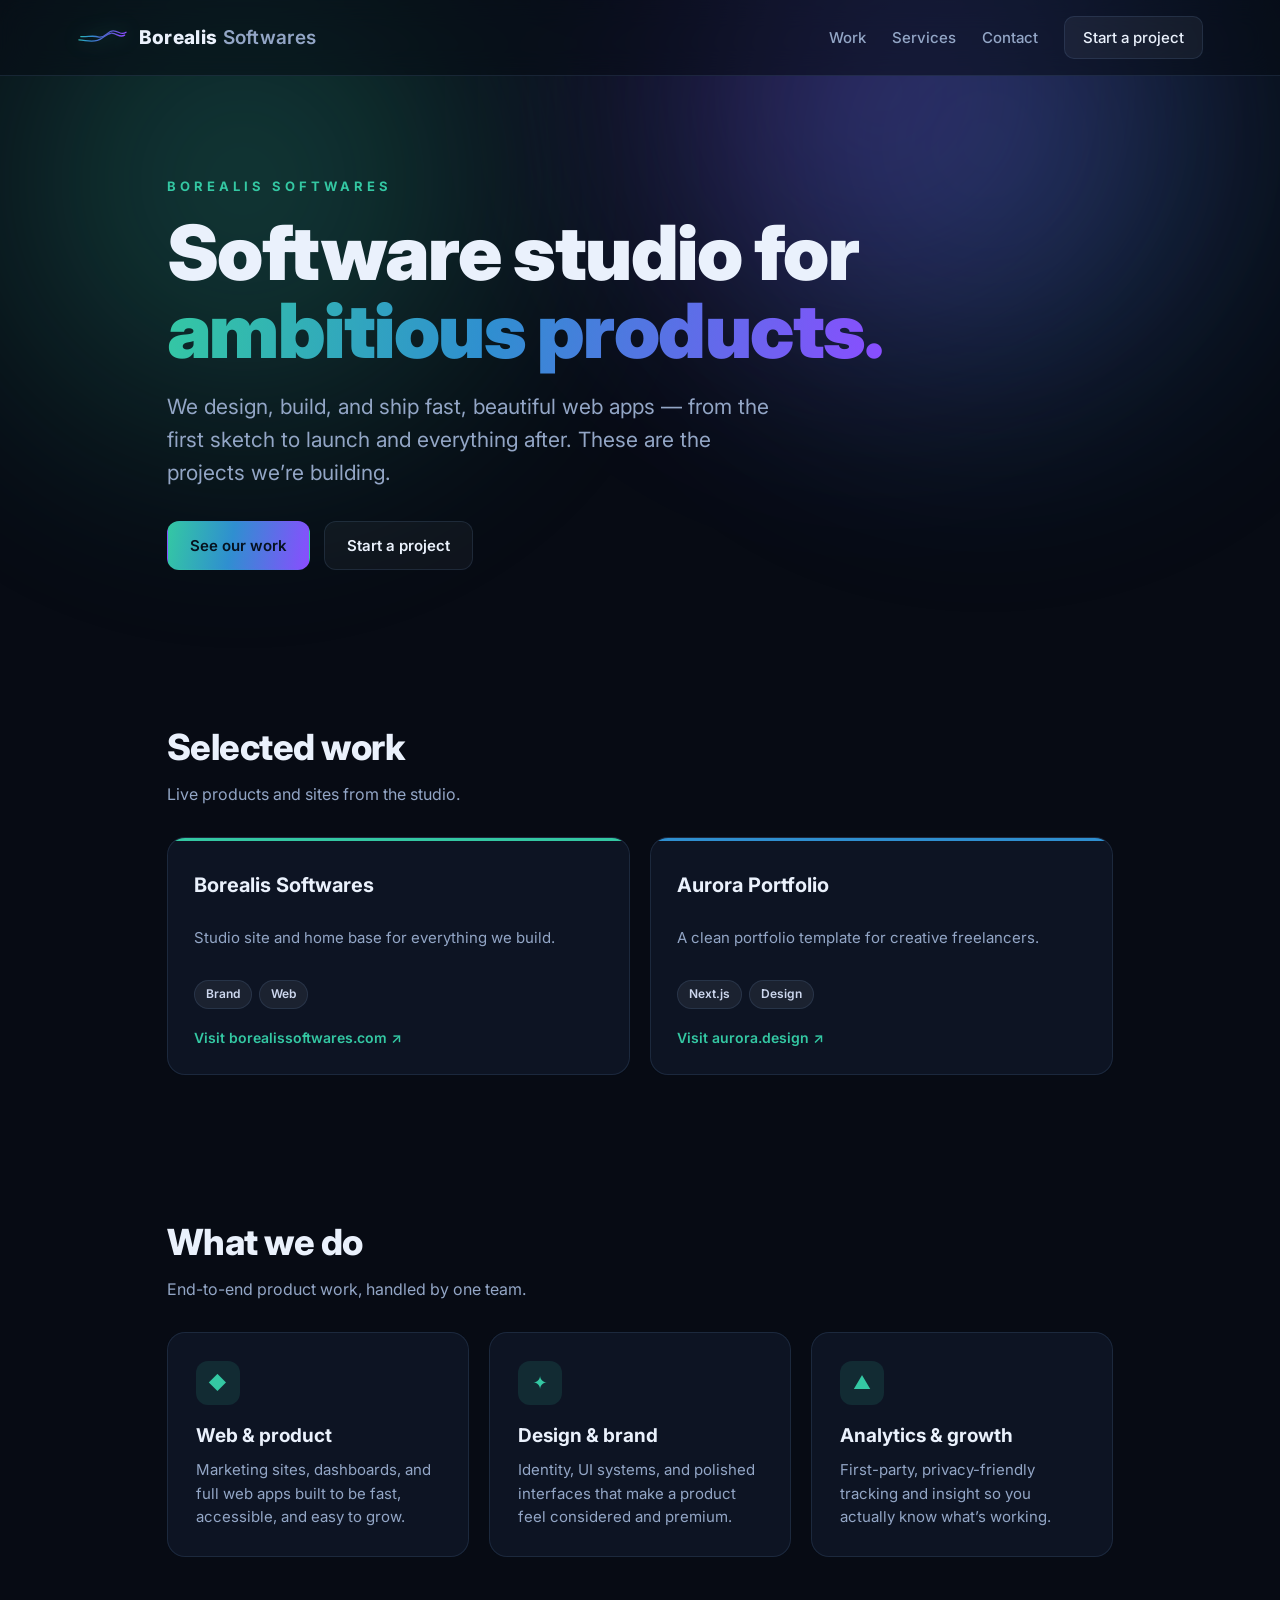
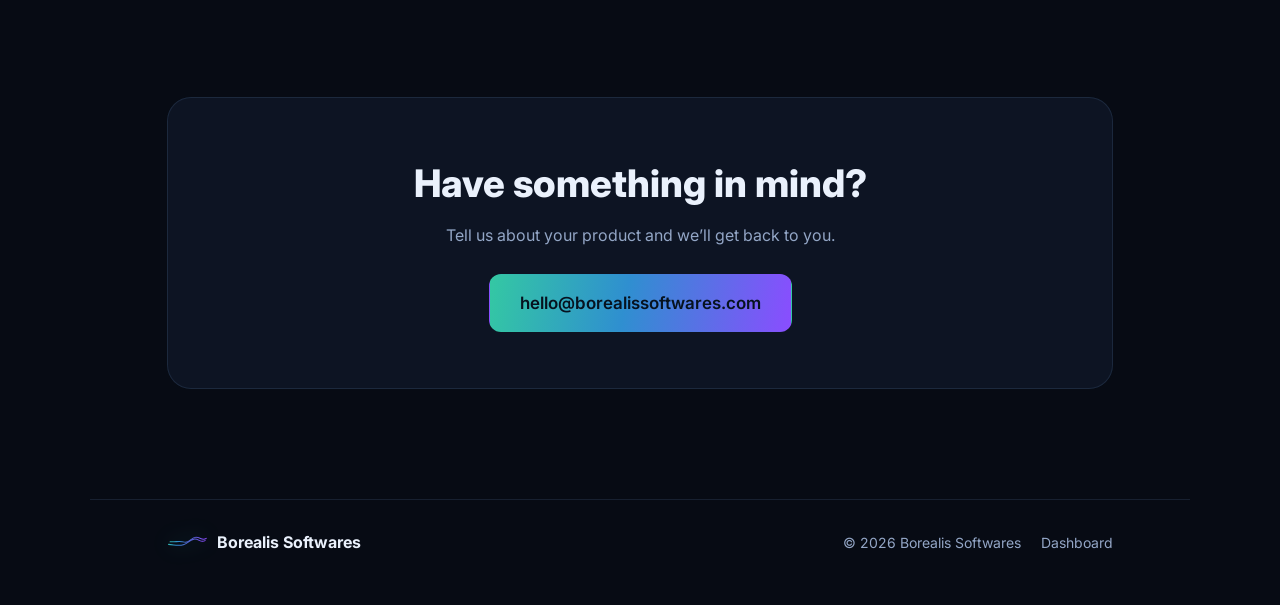
==== public/index.html @ c3465e46 "Set borealissoftwares.com as the production domain - Add public/CNAME so GitHub Pages serves the sit" ====
<!DOCTYPE html>
<html lang="en">
<head>
  <meta charset="UTF-8" />
  <meta name="viewport" content="width=device-width, initial-scale=1.0" />
  <title>Borealis Softwares — Software studio for ambitious products</title>
  <meta name="description" content="Borealis Softwares is a software studio that designs, builds, and ships fast, beautiful web apps and digital products." />
  <meta property="og:title" content="Borealis Softwares" />
  <meta property="og:description" content="Software studio for ambitious products. We design, build, and ship." />
  <meta property="og:type" content="website" />
  <meta property="og:url" content="https://borealissoftwares.com/" />
  <link rel="canonical" href="https://borealissoftwares.com/" />
  <link rel="preconnect" href="https://fonts.googleapis.com" />
  <link rel="preconnect" href="https://fonts.gstatic.com" crossorigin />
  <link href="https://fonts.googleapis.com/css2?family=Inter:wght@400;500;600;700;800;900&display=swap" rel="stylesheet" />
  <link rel="icon" href="logo.svg" />
  <link rel="stylesheet" href="landing.css" />
</head>
<body>
  <div class="aurora-bg" aria-hidden="true">
    <span class="aurora a1"></span>
    <span class="aurora a2"></span>
    <span class="aurora a3"></span>
  </div>

  <header class="nav">
    <a class="brand" href="#top">
      <img class="brand-mark" src="logo.svg" alt="Borealis Softwares logo" />
      <span class="brand-name">Borealis<span class="brand-sub"> Softwares</span></span>
    </a>
    <nav class="nav-links">
      <a href="#work">Work</a>
      <a href="#services">Services</a>
      <a href="#contact">Contact</a>
      <a class="nav-cta" href="#contact">Start a project</a>
    </nav>
  </header>

  <main id="top">
    <!-- Hero -->
    <section class="hero">
      <p class="eyebrow">BOREALIS SOFTWARES</p>
      <h1>Software studio for<br /><span class="grad">ambitious products.</span></h1>
      <p class="lede">We design, build, and ship fast, beautiful web apps — from the first
        sketch to launch and everything after. These are the projects we’re building.</p>
      <div class="hero-actions">
        <a class="btn primary" href="#work">See our work</a>
        <a class="btn ghost" href="#contact">Start a project</a>
      </div>
    </section>

    <!-- Projects -->
    <section id="work" class="section">
      <div class="section-head">
        <h2>Selected work</h2>
        <p class="muted">Live products and sites from the studio.</p>
      </div>
      <div class="work-grid" id="workGrid">
        <div class="loading" id="workLoading">Loading projects…</div>
      </div>
      <div class="work-empty" id="workEmpty" hidden>
        <p class="muted">New projects are on the way — check back soon.</p>
      </div>
    </section>

    <!-- Services -->
    <section id="services" class="section">
      <div class="section-head">
        <h2>What we do</h2>
        <p class="muted">End-to-end product work, handled by one team.</p>
      </div>
      <div class="cards">
        <article class="card">
          <span class="card-ic">◆</span>
          <h3>Web &amp; product</h3>
          <p>Marketing sites, dashboards, and full web apps built to be fast, accessible, and easy to grow.</p>
        </article>
        <article class="card">
          <span class="card-ic">✦</span>
          <h3>Design &amp; brand</h3>
          <p>Identity, UI systems, and polished interfaces that make a product feel considered and premium.</p>
        </article>
        <article class="card">
          <span class="card-ic">▲</span>
          <h3>Analytics &amp; growth</h3>
          <p>First-party, privacy-friendly tracking and insight so you actually know what’s working.</p>
        </article>
      </div>
    </section>

    <!-- Contact -->
    <section id="contact" class="section contact">
      <div class="contact-inner">
        <h2>Have something in mind?</h2>
        <p class="muted">Tell us about your product and we’ll get back to you.</p>
        <a class="btn primary big" href="mailto:hello@borealissoftwares.com">hello@borealissoftwares.com</a>
      </div>
    </section>
  </main>

  <footer class="footer">
    <div class="footer-brand">
      <img class="brand-mark" src="logo.svg" alt="" />
      <span>Borealis Softwares</span>
    </div>
    <div class="footer-meta">
      <span>© <span id="year"></span> Borealis Softwares</span>
      <a href="dashboard.html">Dashboard</a>
    </div>
  </footer>

  <script src="config.js"></script>
  <script src="landing.js"></script>
</body>
</html>
---- public/landing.css ----
/* Borealis Softwares — public landing page */
:root {
  --bg: #070b14;
  --bg-2: #0a0f1c;
  --panel: rgba(18, 26, 44, 0.66);
  --border: rgba(120, 160, 220, 0.14);
  --text: #eaf1fc;
  --muted: #93a6c6;
  --accent: #34c8a3;
  --accent-2: #2f8fd0;
  --accent-3: #8a4dff;
  --radius: 18px;
  --grad: linear-gradient(100deg, #34c8a3, #2f8fd0 45%, #8a4dff);
}

* { box-sizing: border-box; }
[hidden] { display: none !important; }
html { scroll-behavior: smooth; }
body {
  margin: 0;
  font-family: "Inter", system-ui, -apple-system, sans-serif;
  background: radial-gradient(1200px 700px at 75% -15%, #0f2036 0%, var(--bg) 55%);
  color: var(--text);
  min-height: 100vh;
  overflow-x: hidden;
  line-height: 1.55;
}

/* Aurora backdrop */
.aurora-bg { position: fixed; inset: 0; z-index: 0; overflow: hidden; pointer-events: none; }
.aurora { position: absolute; width: 62vw; height: 62vw; filter: blur(100px); opacity: 0.32; border-radius: 50%; animation: drift 24s ease-in-out infinite alternate; }
.a1 { top: -24%; left: -12%; background: radial-gradient(circle, #34c8a3, transparent 65%); }
.a2 { top: -28%; right: -8%; background: radial-gradient(circle, #2f8fd0, transparent 65%); animation-delay: -8s; }
.a3 { top: -34%; left: 38%; background: radial-gradient(circle, #8a4dff, transparent 65%); animation-delay: -15s; }
@keyframes drift { 0% { transform: translate(0,0) scale(1); } 100% { transform: translate(5%, 9%) scale(1.16); } }

/* Buttons */
.btn { display: inline-block; font-weight: 600; font-size: 15px; text-decoration: none; border: 1px solid transparent; border-radius: 12px; padding: 12px 22px; cursor: pointer; transition: transform .08s ease, filter .2s ease, background .2s ease; }
.btn:active { transform: translateY(1px); }
.btn.primary { background: var(--grad); color: #06121f; }
.btn.primary:hover { filter: brightness(1.08); }
.btn.ghost { background: rgba(255,255,255,0.04); border-color: var(--border); color: var(--text); }
.btn.ghost:hover { background: rgba(255,255,255,0.09); }
.btn.big { font-size: 17px; padding: 15px 30px; }

/* Nav */
.nav { position: sticky; top: 0; z-index: 20; display: flex; align-items: center; justify-content: space-between; padding: 16px 6vw; backdrop-filter: blur(14px); background: rgba(7,11,20,0.55); border-bottom: 1px solid var(--border); }
.brand { display: flex; align-items: center; gap: 12px; text-decoration: none; color: var(--text); }
.brand-mark { width: 50px; height: auto; display: block; filter: drop-shadow(0 0 10px rgba(52,200,163,0.35)); }
.brand-name { font-weight: 800; font-size: 19px; letter-spacing: 0.3px; }
.brand-sub { font-weight: 600; color: var(--muted); }
.nav-links { display: flex; align-items: center; gap: 26px; }
.nav-links a { color: var(--muted); text-decoration: none; font-weight: 500; font-size: 15px; transition: color .2s; }
.nav-links a:hover { color: var(--text); }
.nav-cta { padding: 9px 18px; border-radius: 10px; background: rgba(255,255,255,0.05); border: 1px solid var(--border); color: var(--text) !important; }
.nav-cta:hover { background: rgba(255,255,255,0.1); }

/* Layout */
main { position: relative; z-index: 1; max-width: 1100px; margin: 0 auto; padding: 0 6vw; }
.section { padding: 70px 0; }
.muted { color: var(--muted); }

/* Hero */
.hero { padding: 100px 0 80px; max-width: 820px; }
.eyebrow { letter-spacing: 4px; font-size: 13px; font-weight: 700; color: var(--accent); margin: 0 0 18px; }
.hero h1 { font-size: clamp(40px, 7vw, 76px); line-height: 1.02; font-weight: 900; margin: 0 0 22px; letter-spacing: -1.5px; }
.grad { background: var(--grad); -webkit-background-clip: text; background-clip: text; color: transparent; }
.lede { font-size: clamp(17px, 2.2vw, 21px); color: var(--muted); max-width: 620px; margin: 0 0 32px; }
.hero-actions { display: flex; gap: 14px; flex-wrap: wrap; }

/* Section head */
.section-head { margin-bottom: 30px; }
.section-head h2 { font-size: clamp(26px, 4vw, 36px); margin: 0 0 6px; font-weight: 800; letter-spacing: -0.5px; }
.section-head p { margin: 0; font-size: 16px; }

/* Work grid */
.work-grid { display: grid; grid-template-columns: repeat(auto-fill, minmax(310px, 1fr)); gap: 20px; }
.work-card { position: relative; background: var(--panel); border: 1px solid var(--border); border-radius: var(--radius); padding: 26px; backdrop-filter: blur(8px); overflow: hidden; transition: transform .14s ease, border-color .2s ease; display: flex; flex-direction: column; min-height: 210px; }
.work-card:hover { transform: translateY(-4px); border-color: rgba(120,160,220,0.34); }
.work-card .accent-line { position: absolute; top: 0; left: 0; right: 0; height: 3px; }
.work-card h3 { font-size: 20px; margin: 6px 0 10px; font-weight: 700; }
.work-card .desc { color: var(--muted); font-size: 15px; flex: 1; }
.work-card .tags { display: flex; flex-wrap: wrap; gap: 7px; margin: 16px 0 18px; }
.work-card .tag { font-size: 12px; font-weight: 600; color: #cdd7ee; background: rgba(255,255,255,0.06); border: 1px solid var(--border); border-radius: 20px; padding: 4px 11px; }
.work-card .visit { display: inline-flex; align-items: center; gap: 6px; font-weight: 600; font-size: 14px; color: var(--accent); text-decoration: none; align-self: flex-start; }
.work-card .visit:hover { filter: brightness(1.15); }
.loading { color: var(--muted); padding: 30px 0; }
.work-empty { padding: 20px 0; }

/* Services cards */
.cards { display: grid; grid-template-columns: repeat(auto-fit, minmax(260px, 1fr)); gap: 20px; }
.card { background: var(--panel); border: 1px solid var(--border); border-radius: var(--radius); padding: 28px; backdrop-filter: blur(8px); }
.card-ic { display: inline-grid; place-items: center; width: 44px; height: 44px; border-radius: 12px; font-size: 18px; background: rgba(52,200,163,0.12); color: var(--accent); margin-bottom: 16px; }
.card h3 { margin: 0 0 8px; font-size: 19px; }
.card p { margin: 0; color: var(--muted); font-size: 15px; }

/* Contact */
.contact { text-align: center; }
.contact-inner { background: var(--panel); border: 1px solid var(--border); border-radius: 24px; padding: 56px 30px; backdrop-filter: blur(8px); position: relative; overflow: hidden; }
.contact-inner h2 { font-size: clamp(26px, 4vw, 38px); margin: 0 0 10px; font-weight: 800; }
.contact-inner p { margin: 0 0 26px; }

/* Footer */
.footer { position: relative; z-index: 1; max-width: 1100px; margin: 40px auto 0; padding: 30px 6vw 50px; border-top: 1px solid var(--border); display: flex; align-items: center; justify-content: space-between; flex-wrap: wrap; gap: 16px; }
.footer-brand { display: flex; align-items: center; gap: 10px; font-weight: 700; }
.footer-brand .brand-mark { width: 40px; }
.footer-meta { display: flex; align-items: center; gap: 20px; color: var(--muted); font-size: 14px; }
.footer-meta a { color: var(--muted); text-decoration: none; }
.footer-meta a:hover { color: var(--text); }

@media (max-width: 680px) {
  .nav-links a:not(.nav-cta) { display: none; }
  .hero { padding: 70px 0 50px; }
}
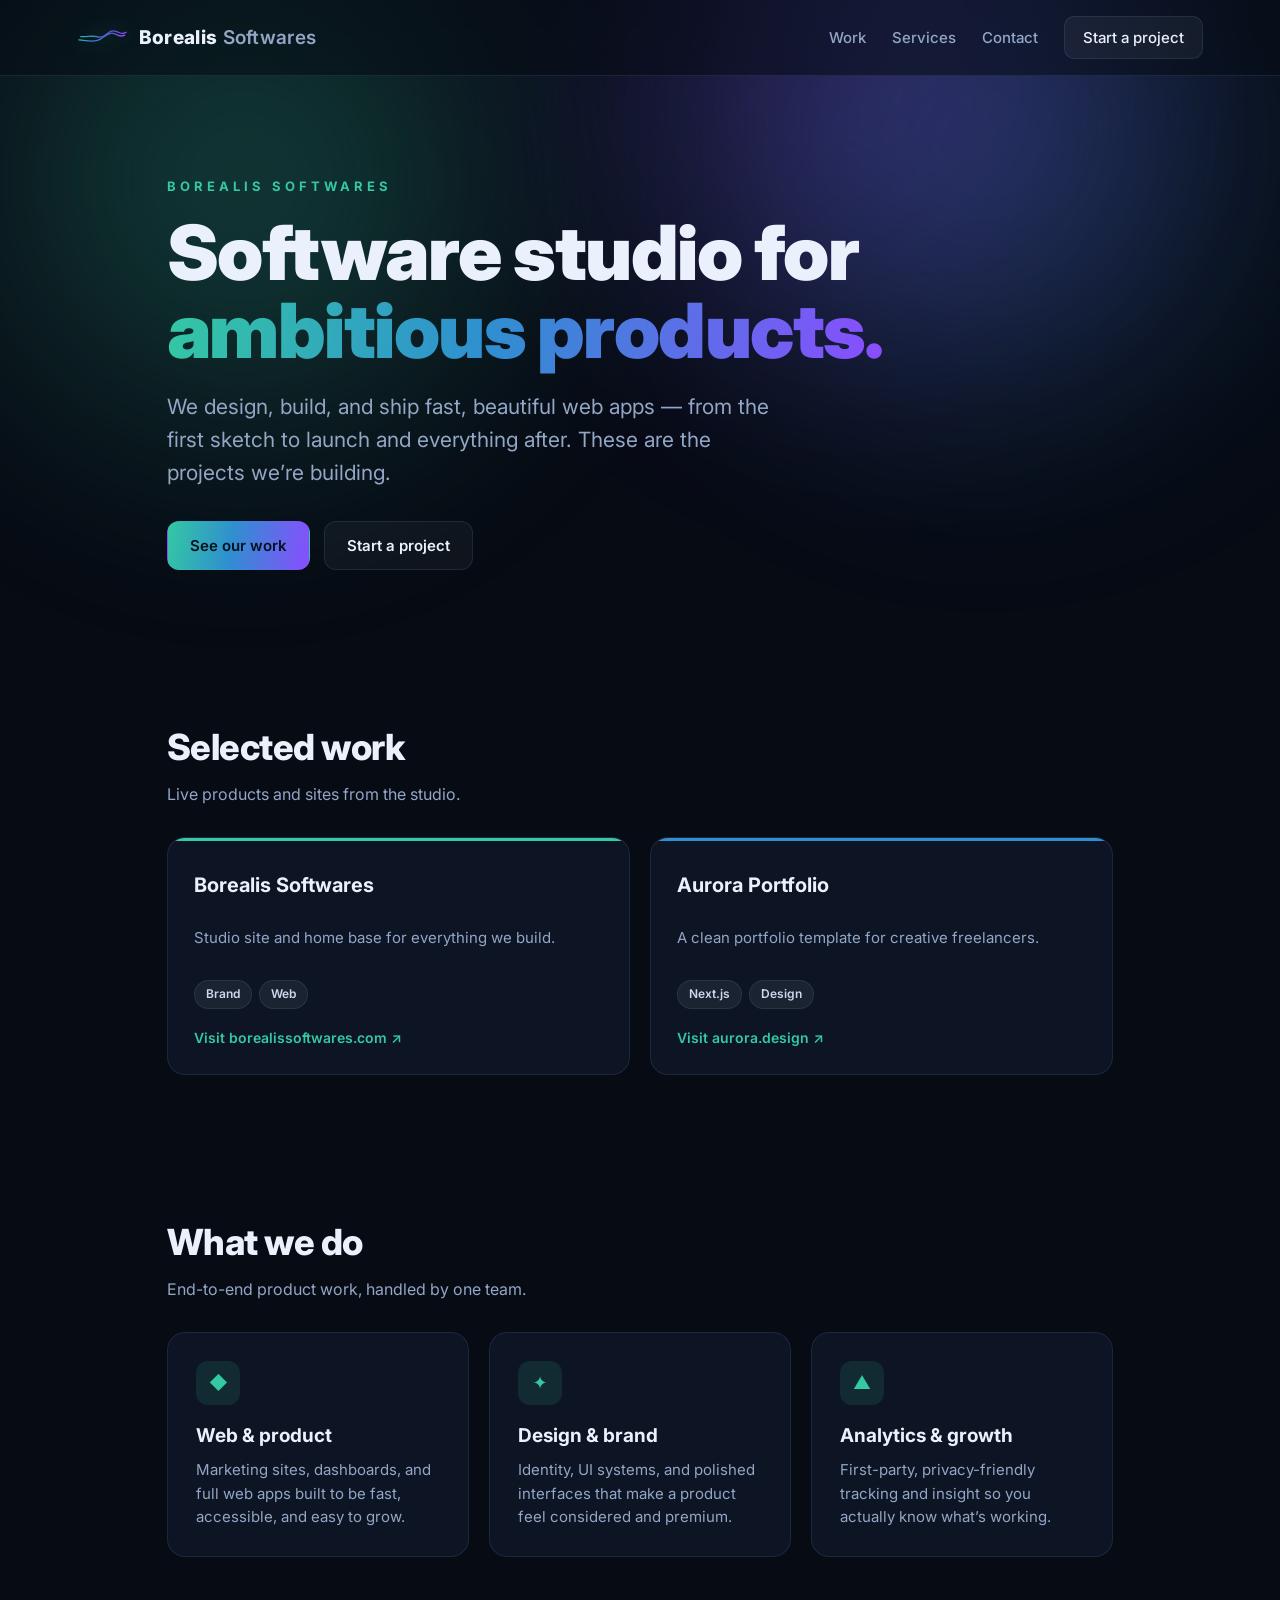
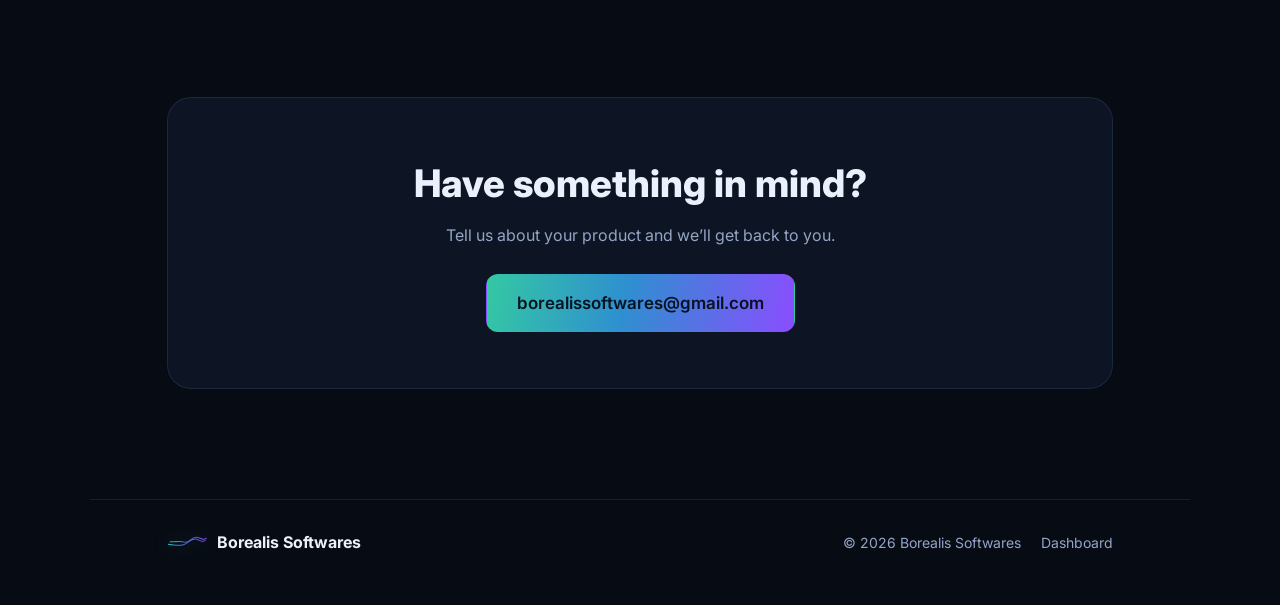
==== commit 760218de: "Point contact button at borealissoftwares@gmail.com Use the working Gmail address for the front-page" ====
--- a/public/index.html
+++ b/public/index.html
@@ -93,7 +93,7 @@
       <div class="contact-inner">
         <h2>Have something in mind?</h2>
         <p class="muted">Tell us about your product and we’ll get back to you.</p>
-        <a class="btn primary big" href="mailto:hello@borealissoftwares.com">hello@borealissoftwares.com</a>
+        <a class="btn primary big" href="mailto:borealissoftwares@gmail.com">borealissoftwares@gmail.com</a>
       </div>
     </section>
   </main>
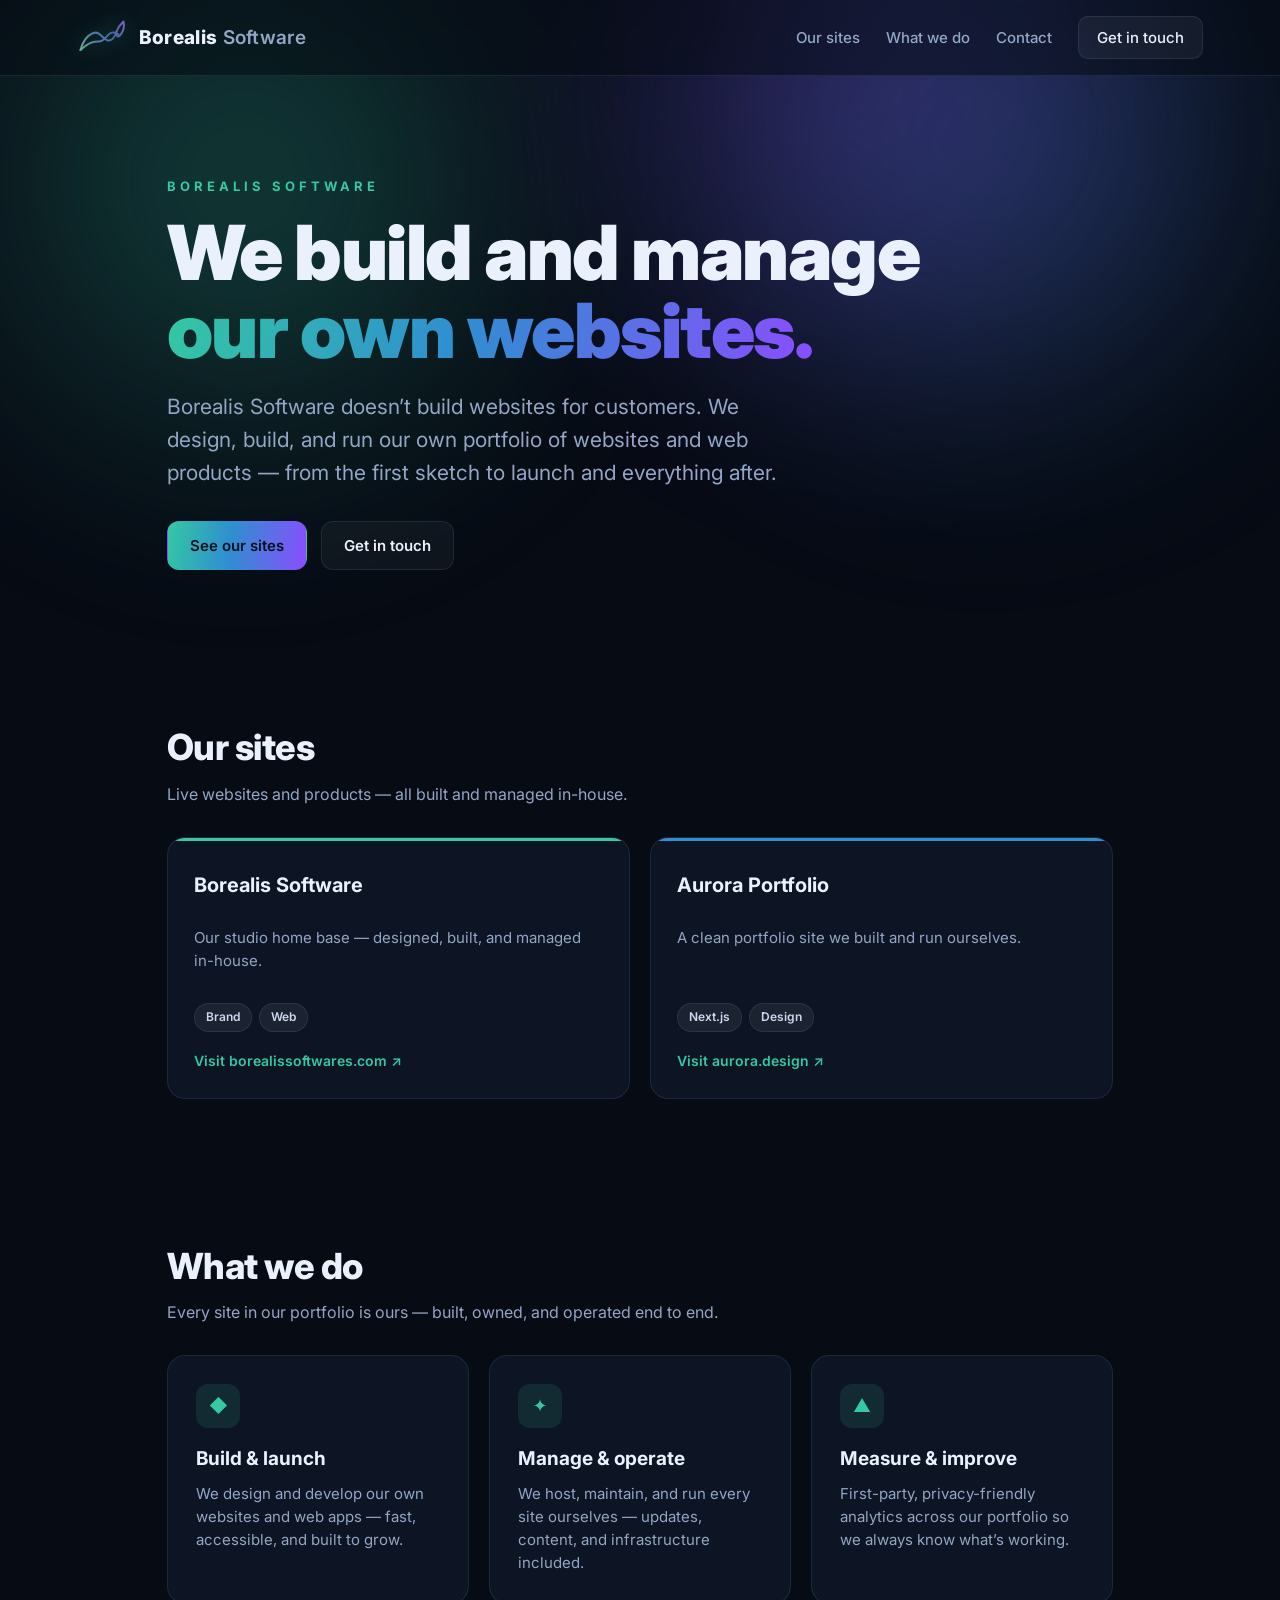
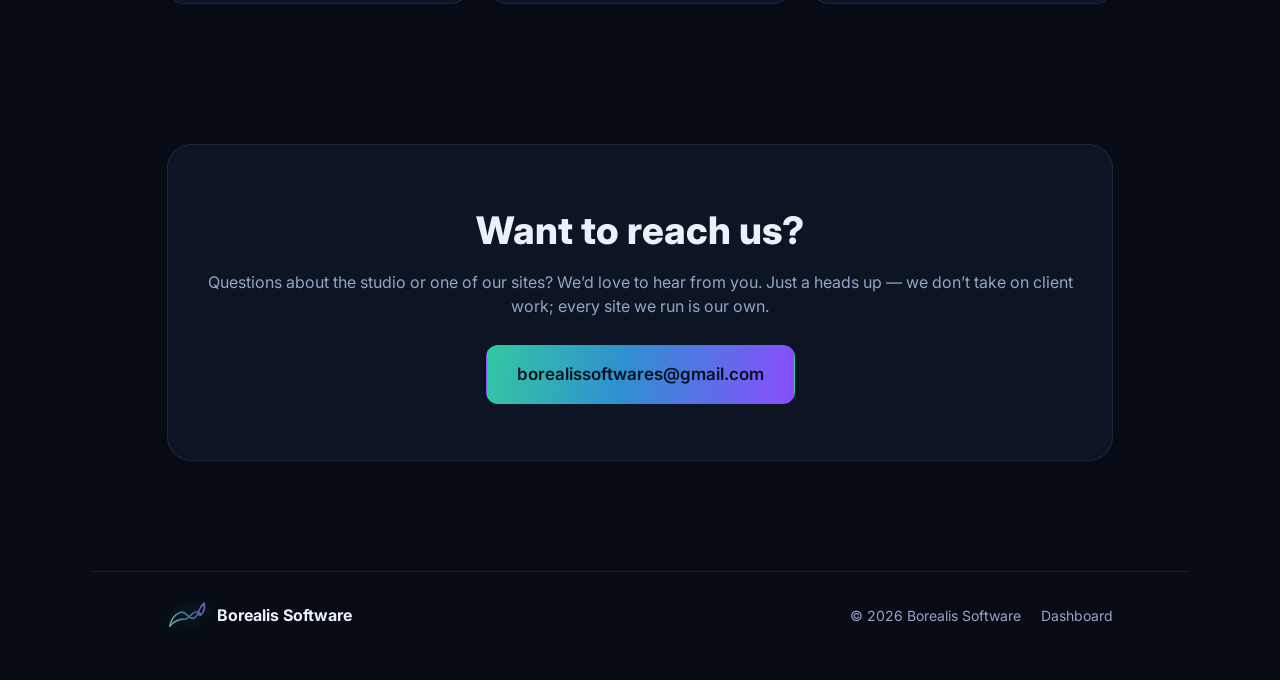
==== commit 6c7bb88e: "Update logo to new wave-and-leaf mark and rebrand copy - Redraw logo.svg to match the new Borealis S" ====
--- a/public/index.html
+++ b/public/index.html
@@ -3,10 +3,10 @@
 <head>
   <meta charset="UTF-8" />
   <meta name="viewport" content="width=device-width, initial-scale=1.0" />
-  <title>Borealis Softwares — Software studio for ambitious products</title>
-  <meta name="description" content="Borealis Softwares is a software studio that designs, builds, and ships fast, beautiful web apps and digital products." />
-  <meta property="og:title" content="Borealis Softwares" />
-  <meta property="og:description" content="Software studio for ambitious products. We design, build, and ship." />
+  <title>Borealis Software — We build and manage our own websites</title>
+  <meta name="description" content="Borealis Software is a software studio that designs, builds, and manages its own portfolio of websites and web products. We don't build websites for customers — every site here is ours." />
+  <meta property="og:title" content="Borealis Software" />
+  <meta property="og:description" content="A software studio that builds and manages its own websites and web products." />
   <meta property="og:type" content="website" />
   <meta property="og:url" content="https://borealissoftwares.com/" />
   <link rel="canonical" href="https://borealissoftwares.com/" />
@@ -25,41 +25,42 @@
 
   <header class="nav">
     <a class="brand" href="#top">
-      <img class="brand-mark" src="logo.svg" alt="Borealis Softwares logo" />
-      <span class="brand-name">Borealis<span class="brand-sub"> Softwares</span></span>
+      <img class="brand-mark" src="logo.svg" alt="Borealis Software logo" />
+      <span class="brand-name">Borealis<span class="brand-sub"> Software</span></span>
     </a>
     <nav class="nav-links">
-      <a href="#work">Work</a>
-      <a href="#services">Services</a>
+      <a href="#work">Our sites</a>
+      <a href="#services">What we do</a>
       <a href="#contact">Contact</a>
-      <a class="nav-cta" href="#contact">Start a project</a>
+      <a class="nav-cta" href="#contact">Get in touch</a>
     </nav>
   </header>
 
   <main id="top">
     <!-- Hero -->
     <section class="hero">
-      <p class="eyebrow">BOREALIS SOFTWARES</p>
-      <h1>Software studio for<br /><span class="grad">ambitious products.</span></h1>
-      <p class="lede">We design, build, and ship fast, beautiful web apps — from the first
-        sketch to launch and everything after. These are the projects we’re building.</p>
+      <p class="eyebrow">BOREALIS SOFTWARE</p>
+      <h1>We build and manage<br /><span class="grad">our own websites.</span></h1>
+      <p class="lede">Borealis Software doesn’t build websites for customers. We design, build,
+        and run our own portfolio of websites and web products — from the first sketch to
+        launch and everything after.</p>
       <div class="hero-actions">
-        <a class="btn primary" href="#work">See our work</a>
-        <a class="btn ghost" href="#contact">Start a project</a>
+        <a class="btn primary" href="#work">See our sites</a>
+        <a class="btn ghost" href="#contact">Get in touch</a>
       </div>
     </section>
 
     <!-- Projects -->
     <section id="work" class="section">
       <div class="section-head">
-        <h2>Selected work</h2>
-        <p class="muted">Live products and sites from the studio.</p>
+        <h2>Our sites</h2>
+        <p class="muted">Live websites and products — all built and managed in-house.</p>
       </div>
       <div class="work-grid" id="workGrid">
         <div class="loading" id="workLoading">Loading projects…</div>
       </div>
       <div class="work-empty" id="workEmpty" hidden>
-        <p class="muted">New projects are on the way — check back soon.</p>
+        <p class="muted">New sites are on the way — check back soon.</p>
       </div>
     </section>
 
@@ -67,23 +68,23 @@
     <section id="services" class="section">
       <div class="section-head">
         <h2>What we do</h2>
-        <p class="muted">End-to-end product work, handled by one team.</p>
+        <p class="muted">Every site in our portfolio is ours — built, owned, and operated end to end.</p>
       </div>
       <div class="cards">
         <article class="card">
           <span class="card-ic">◆</span>
-          <h3>Web &amp; product</h3>
-          <p>Marketing sites, dashboards, and full web apps built to be fast, accessible, and easy to grow.</p>
+          <h3>Build &amp; launch</h3>
+          <p>We design and develop our own websites and web apps — fast, accessible, and built to grow.</p>
         </article>
         <article class="card">
           <span class="card-ic">✦</span>
-          <h3>Design &amp; brand</h3>
-          <p>Identity, UI systems, and polished interfaces that make a product feel considered and premium.</p>
+          <h3>Manage &amp; operate</h3>
+          <p>We host, maintain, and run every site ourselves — updates, content, and infrastructure included.</p>
         </article>
         <article class="card">
           <span class="card-ic">▲</span>
-          <h3>Analytics &amp; growth</h3>
-          <p>First-party, privacy-friendly tracking and insight so you actually know what’s working.</p>
+          <h3>Measure &amp; improve</h3>
+          <p>First-party, privacy-friendly analytics across our portfolio so we always know what’s working.</p>
         </article>
       </div>
     </section>
@@ -91,8 +92,9 @@
     <!-- Contact -->
     <section id="contact" class="section contact">
       <div class="contact-inner">
-        <h2>Have something in mind?</h2>
-        <p class="muted">Tell us about your product and we’ll get back to you.</p>
+        <h2>Want to reach us?</h2>
+        <p class="muted">Questions about the studio or one of our sites? We’d love to hear from you.
+          Just a heads up — we don’t take on client work; every site we run is our own.</p>
         <a class="btn primary big" href="mailto:borealissoftwares@gmail.com">borealissoftwares@gmail.com</a>
       </div>
     </section>
@@ -101,10 +103,10 @@
   <footer class="footer">
     <div class="footer-brand">
       <img class="brand-mark" src="logo.svg" alt="" />
-      <span>Borealis Softwares</span>
+      <span>Borealis Software</span>
     </div>
     <div class="footer-meta">
-      <span>© <span id="year"></span> Borealis Softwares</span>
+      <span>© <span id="year"></span> Borealis Software</span>
       <a href="dashboard.html">Dashboard</a>
     </div>
   </footer>
--- a/public/landing.css
+++ b/public/landing.css
@@ -1,4 +1,4 @@
-/* Borealis Softwares — public landing page */
+/* Borealis Software — public landing page */
 :root {
   --bg: #070b14;
   --bg-2: #0a0f1c;
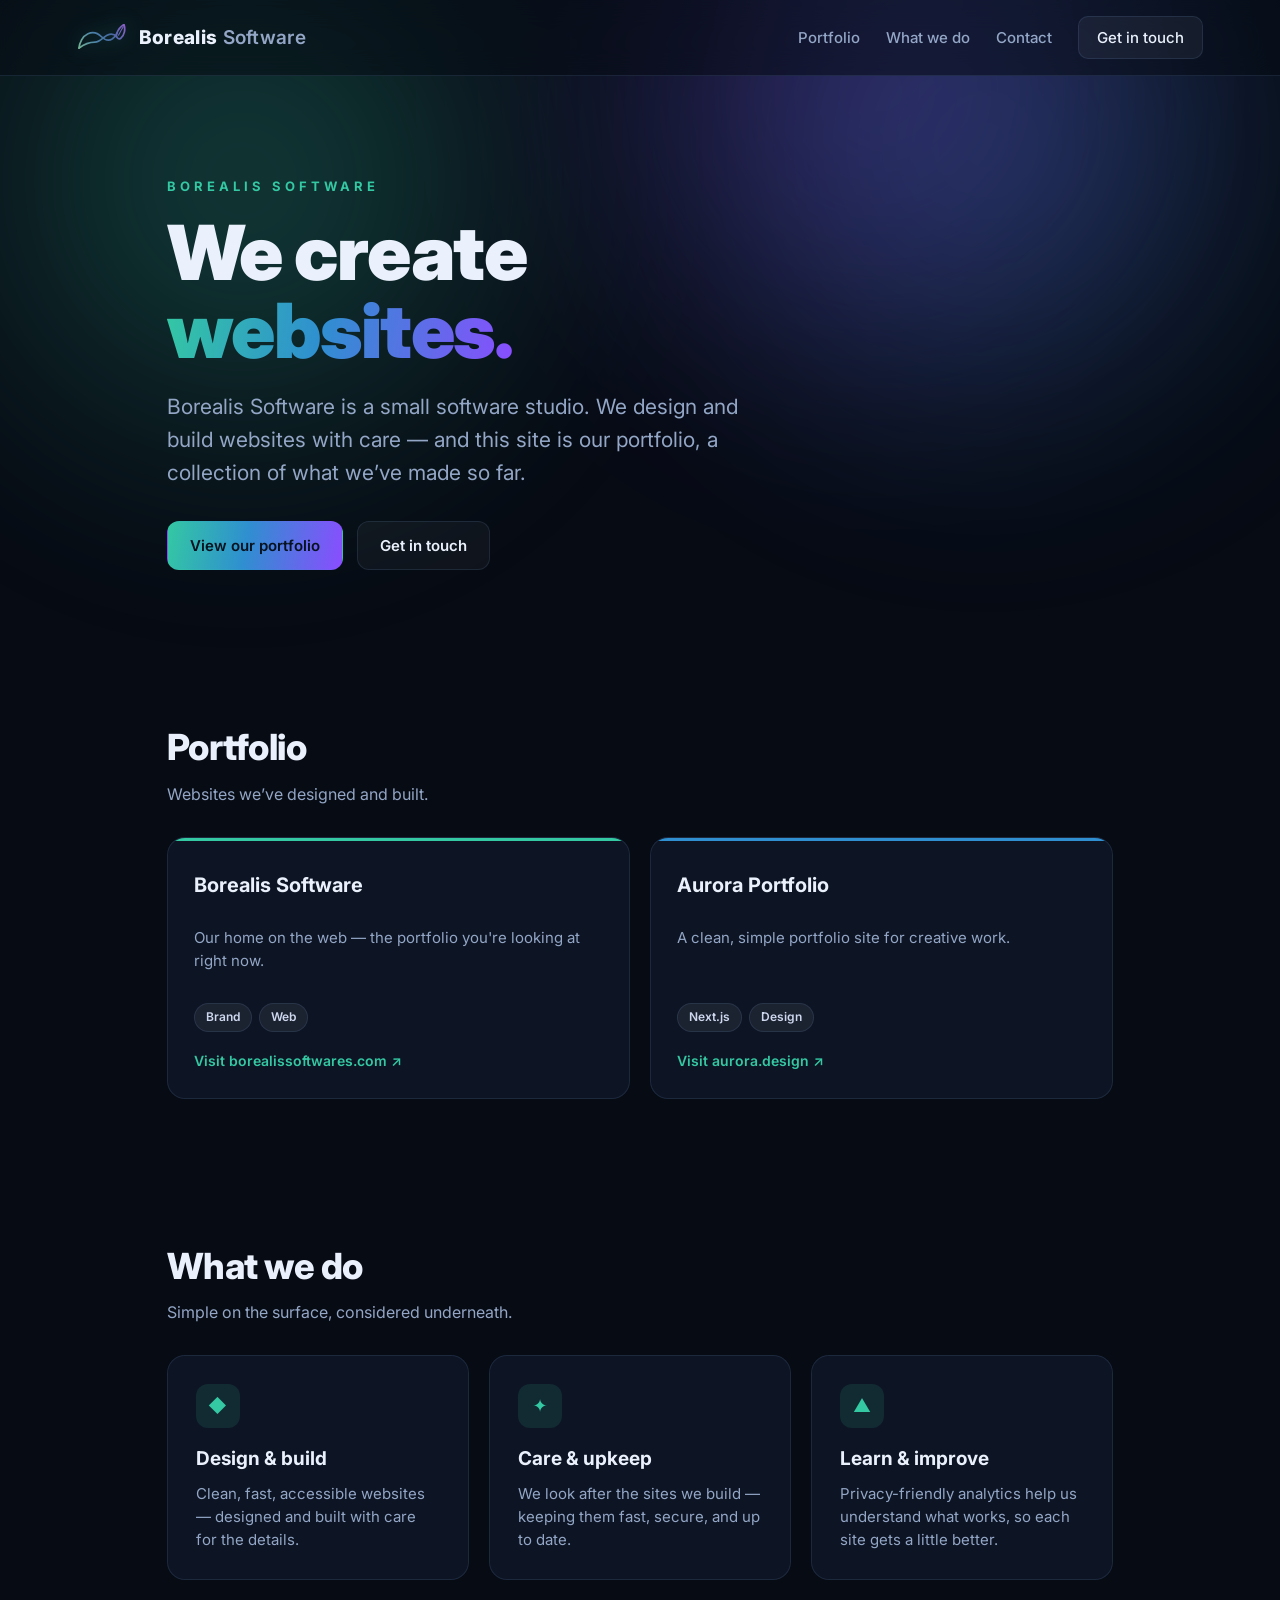
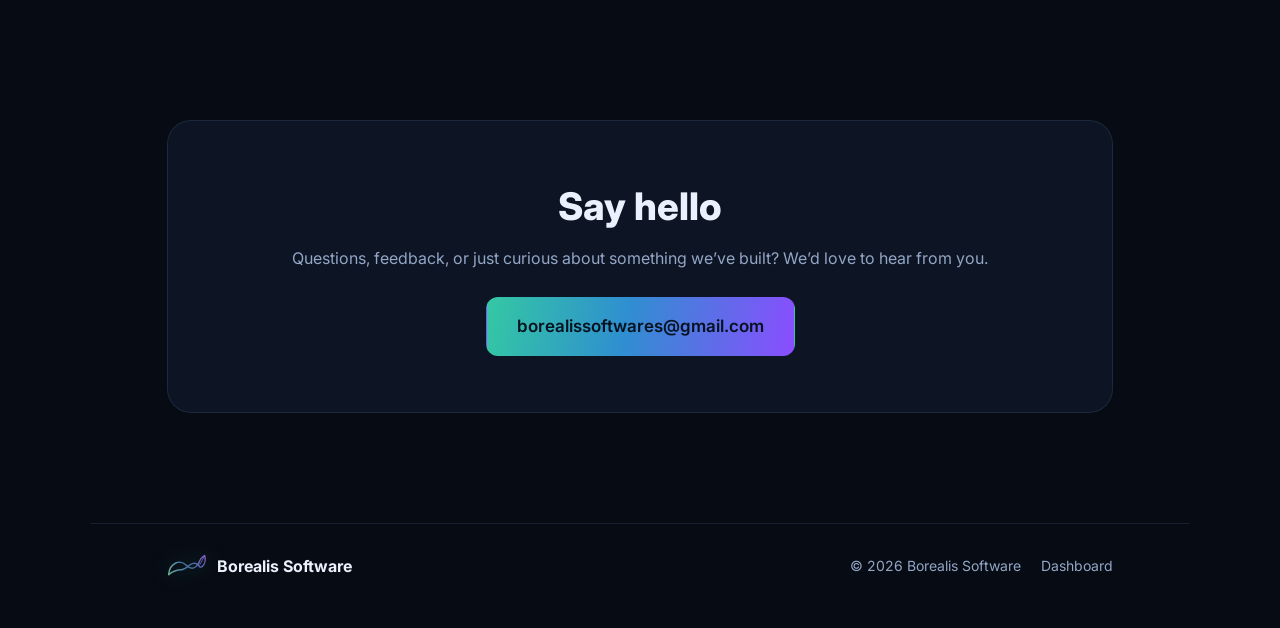
==== commit a43cd08b: "Refine logo trace and soften copy to a humble portfolio tone - Redraw the mark closer to the origina" ====
--- a/public/index.html
+++ b/public/index.html
@@ -3,10 +3,10 @@
 <head>
   <meta charset="UTF-8" />
   <meta name="viewport" content="width=device-width, initial-scale=1.0" />
-  <title>Borealis Software — We build and manage our own websites</title>
-  <meta name="description" content="Borealis Software is a software studio that designs, builds, and manages its own portfolio of websites and web products. We don't build websites for customers — every site here is ours." />
+  <title>Borealis Software — We create websites</title>
+  <meta name="description" content="Borealis Software is a small software studio. We create websites — and this site is our portfolio, a collection of what we've built." />
   <meta property="og:title" content="Borealis Software" />
-  <meta property="og:description" content="A software studio that builds and manages its own websites and web products." />
+  <meta property="og:description" content="We create websites. This site is our portfolio — a collection of what we've built." />
   <meta property="og:type" content="website" />
   <meta property="og:url" content="https://borealissoftwares.com/" />
   <link rel="canonical" href="https://borealissoftwares.com/" />
@@ -29,7 +29,7 @@
       <span class="brand-name">Borealis<span class="brand-sub"> Software</span></span>
     </a>
     <nav class="nav-links">
-      <a href="#work">Our sites</a>
+      <a href="#work">Portfolio</a>
       <a href="#services">What we do</a>
       <a href="#contact">Contact</a>
       <a class="nav-cta" href="#contact">Get in touch</a>
@@ -40,12 +40,12 @@
     <!-- Hero -->
     <section class="hero">
       <p class="eyebrow">BOREALIS SOFTWARE</p>
-      <h1>We build and manage<br /><span class="grad">our own websites.</span></h1>
-      <p class="lede">Borealis Software doesn’t build websites for customers. We design, build,
-        and run our own portfolio of websites and web products — from the first sketch to
-        launch and everything after.</p>
+      <h1>We create<br /><span class="grad">websites.</span></h1>
+      <p class="lede">Borealis Software is a small software studio. We design and build
+        websites with care — and this site is our portfolio, a collection of what
+        we’ve made so far.</p>
       <div class="hero-actions">
-        <a class="btn primary" href="#work">See our sites</a>
+        <a class="btn primary" href="#work">View our portfolio</a>
         <a class="btn ghost" href="#contact">Get in touch</a>
       </div>
     </section>
@@ -53,8 +53,8 @@
     <!-- Projects -->
     <section id="work" class="section">
       <div class="section-head">
-        <h2>Our sites</h2>
-        <p class="muted">Live websites and products — all built and managed in-house.</p>
+        <h2>Portfolio</h2>
+        <p class="muted">Websites we’ve designed and built.</p>
       </div>
       <div class="work-grid" id="workGrid">
         <div class="loading" id="workLoading">Loading projects…</div>
@@ -68,23 +68,23 @@
     <section id="services" class="section">
       <div class="section-head">
         <h2>What we do</h2>
-        <p class="muted">Every site in our portfolio is ours — built, owned, and operated end to end.</p>
+        <p class="muted">Simple on the surface, considered underneath.</p>
       </div>
       <div class="cards">
         <article class="card">
           <span class="card-ic">◆</span>
-          <h3>Build &amp; launch</h3>
-          <p>We design and develop our own websites and web apps — fast, accessible, and built to grow.</p>
+          <h3>Design &amp; build</h3>
+          <p>Clean, fast, accessible websites — designed and built with care for the details.</p>
         </article>
         <article class="card">
           <span class="card-ic">✦</span>
-          <h3>Manage &amp; operate</h3>
-          <p>We host, maintain, and run every site ourselves — updates, content, and infrastructure included.</p>
+          <h3>Care &amp; upkeep</h3>
+          <p>We look after the sites we build — keeping them fast, secure, and up to date.</p>
         </article>
         <article class="card">
           <span class="card-ic">▲</span>
-          <h3>Measure &amp; improve</h3>
-          <p>First-party, privacy-friendly analytics across our portfolio so we always know what’s working.</p>
+          <h3>Learn &amp; improve</h3>
+          <p>Privacy-friendly analytics help us understand what works, so each site gets a little better.</p>
         </article>
       </div>
     </section>
@@ -92,9 +92,8 @@
     <!-- Contact -->
     <section id="contact" class="section contact">
       <div class="contact-inner">
-        <h2>Want to reach us?</h2>
-        <p class="muted">Questions about the studio or one of our sites? We’d love to hear from you.
-          Just a heads up — we don’t take on client work; every site we run is our own.</p>
+        <h2>Say hello</h2>
+        <p class="muted">Questions, feedback, or just curious about something we’ve built? We’d love to hear from you.</p>
         <a class="btn primary big" href="mailto:borealissoftwares@gmail.com">borealissoftwares@gmail.com</a>
       </div>
     </section>
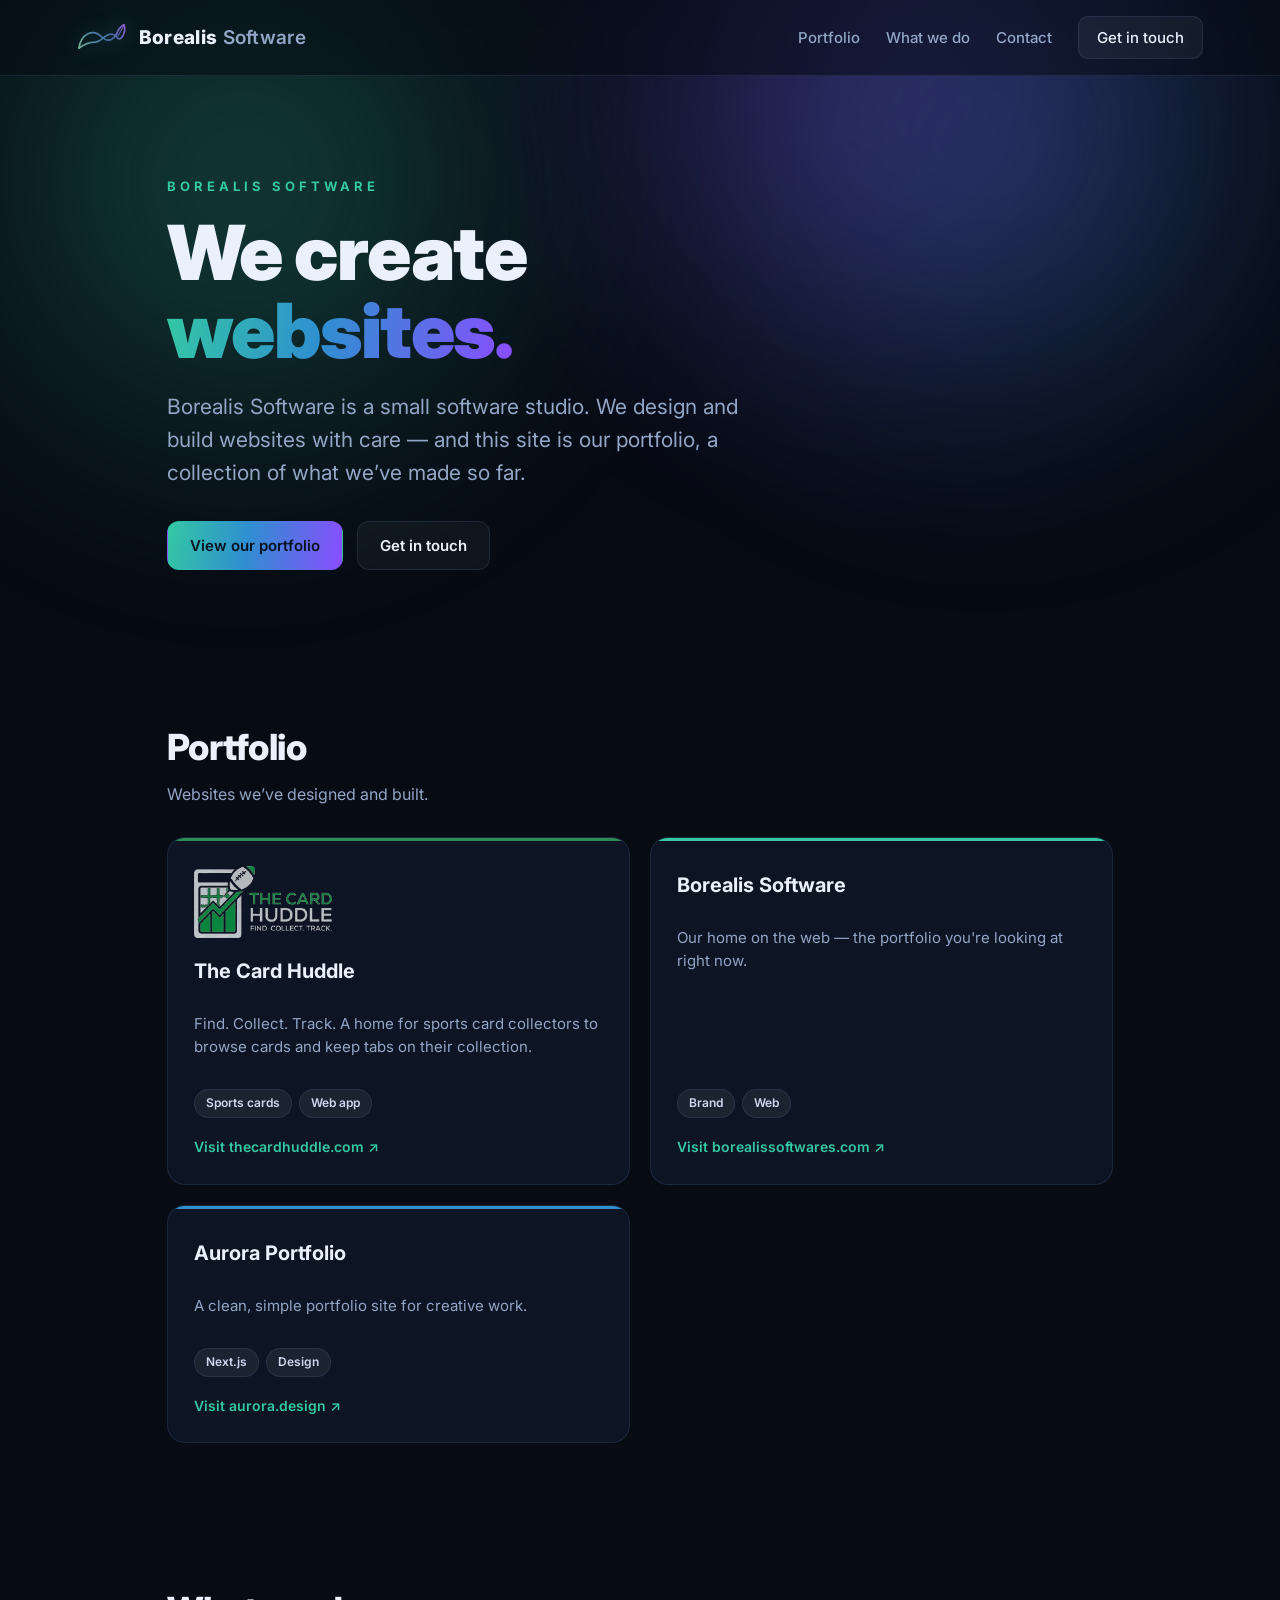
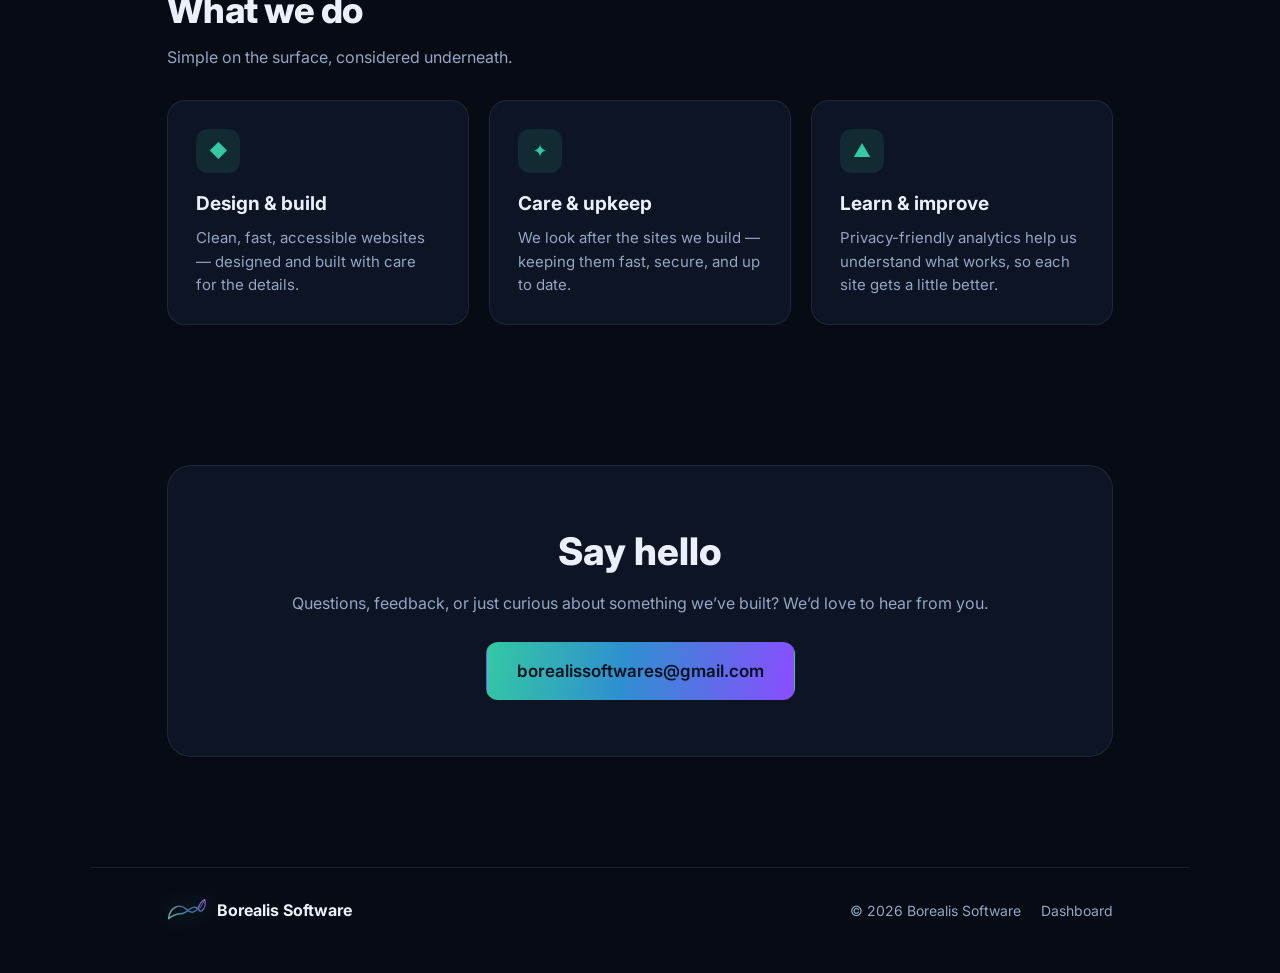
==== commit 9b2bc13b: "Add Google Search Console verification and SEO essentials - google-site-verification meta tag on the" ====
--- a/public/index.html
+++ b/public/index.html
@@ -5,16 +5,36 @@
   <meta name="viewport" content="width=device-width, initial-scale=1.0" />
   <title>Borealis Software — We create websites</title>
   <meta name="description" content="Borealis Software is a small software studio. We create websites — and this site is our portfolio, a collection of what we've built." />
+  <meta name="google-site-verification" content="NbTmqG0CevhPE4z0Woi5_MUc_XO_qNrph2WYAw42Tac" />
   <meta property="og:title" content="Borealis Software" />
   <meta property="og:description" content="We create websites. This site is our portfolio — a collection of what we've built." />
   <meta property="og:type" content="website" />
   <meta property="og:url" content="https://borealissoftwares.com/" />
+  <meta property="og:site_name" content="Borealis Software" />
+  <meta property="og:image" content="https://borealissoftwares.com/og.png" />
+  <meta property="og:image:width" content="1200" />
+  <meta property="og:image:height" content="630" />
+  <meta name="twitter:card" content="summary_large_image" />
+  <meta name="twitter:title" content="Borealis Software" />
+  <meta name="twitter:description" content="We create websites. This site is our portfolio — a collection of what we've built." />
+  <meta name="twitter:image" content="https://borealissoftwares.com/og.png" />
   <link rel="canonical" href="https://borealissoftwares.com/" />
   <link rel="preconnect" href="https://fonts.googleapis.com" />
   <link rel="preconnect" href="https://fonts.gstatic.com" crossorigin />
   <link href="https://fonts.googleapis.com/css2?family=Inter:wght@400;500;600;700;800;900&display=swap" rel="stylesheet" />
   <link rel="icon" href="logo.svg" />
   <link rel="stylesheet" href="landing.css" />
+  <script type="application/ld+json">
+  {
+    "@context": "https://schema.org",
+    "@type": "Organization",
+    "name": "Borealis Software",
+    "url": "https://borealissoftwares.com/",
+    "logo": "https://borealissoftwares.com/logo.svg",
+    "email": "borealissoftwares@gmail.com",
+    "description": "Borealis Software is a small software studio. We create websites."
+  }
+  </script>
 </head>
 <body>
   <div class="aurora-bg" aria-hidden="true">
--- a/public/landing.css
+++ b/public/landing.css
@@ -78,6 +78,7 @@
 .work-card { position: relative; background: var(--panel); border: 1px solid var(--border); border-radius: var(--radius); padding: 26px; backdrop-filter: blur(8px); overflow: hidden; transition: transform .14s ease, border-color .2s ease; display: flex; flex-direction: column; min-height: 210px; }
 .work-card:hover { transform: translateY(-4px); border-color: rgba(120,160,220,0.34); }
 .work-card .accent-line { position: absolute; top: 0; left: 0; right: 0; height: 3px; }
+.work-card .card-logo { height: 72px; width: auto; max-width: 100%; object-fit: contain; margin: 2px 0 12px; align-self: flex-start; }
 .work-card h3 { font-size: 20px; margin: 6px 0 10px; font-weight: 700; }
 .work-card .desc { color: var(--muted); font-size: 15px; flex: 1; }
 .work-card .tags { display: flex; flex-wrap: wrap; gap: 7px; margin: 16px 0 18px; }
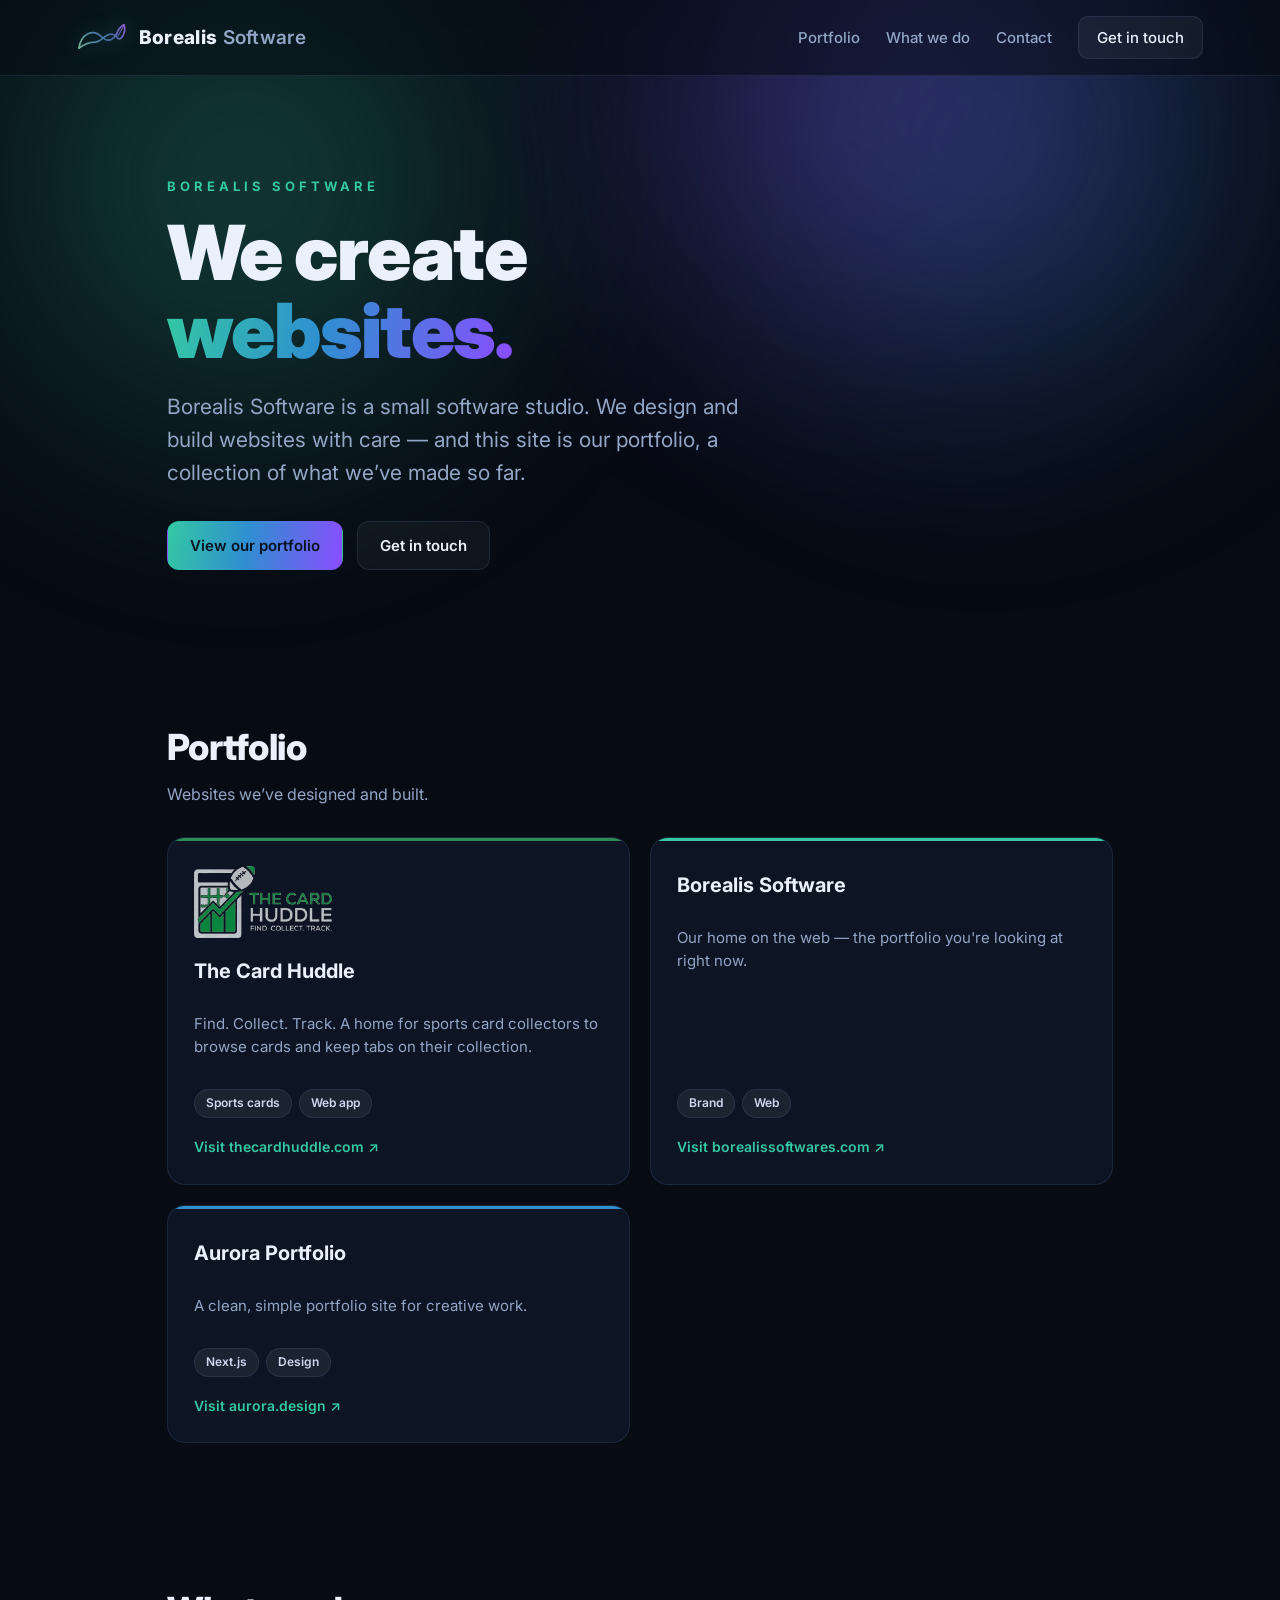
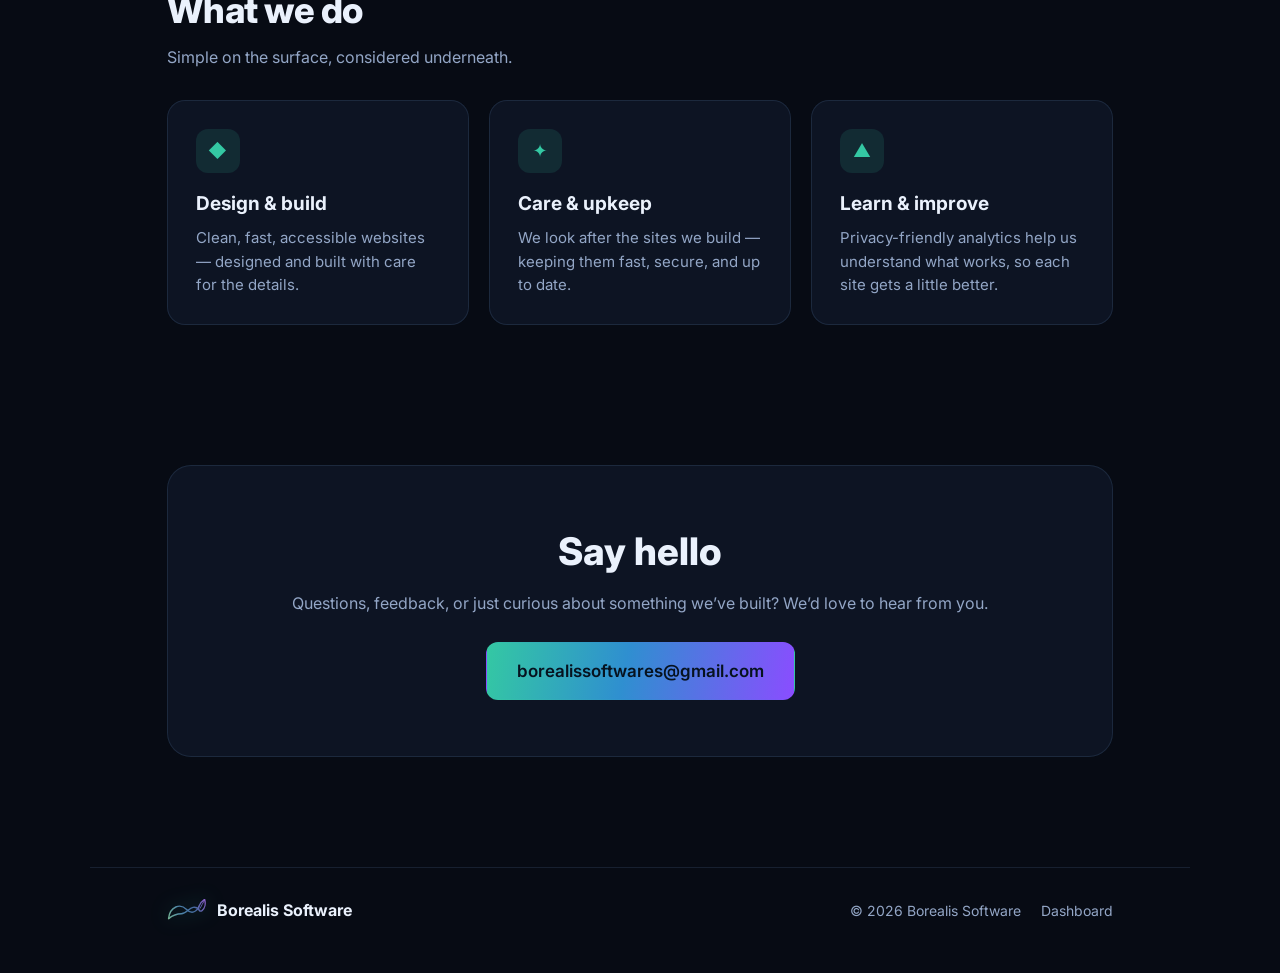
==== commit ac737faa: "Add analytics tracking snippet to the landing page Track borealissoftwares.com itself (site edb8c5ab" ====
--- a/public/index.html
+++ b/public/index.html
@@ -132,5 +132,16 @@
 
   <script src="config.js"></script>
   <script src="landing.js"></script>
+
+  <!-- Borealis Software analytics — borealissoftwares.com -->
+  <script>
+  (function(){
+    var SITE_ID = "edb8c5ab";
+    var img = new Image();
+    img.src = "https://borealissoftwares.com/collect?site=" + SITE_ID +
+              "&path=" + encodeURIComponent(location.pathname) +
+              "&t=" + Date.now();
+  })();
+  </script>
 </body>
 </html>
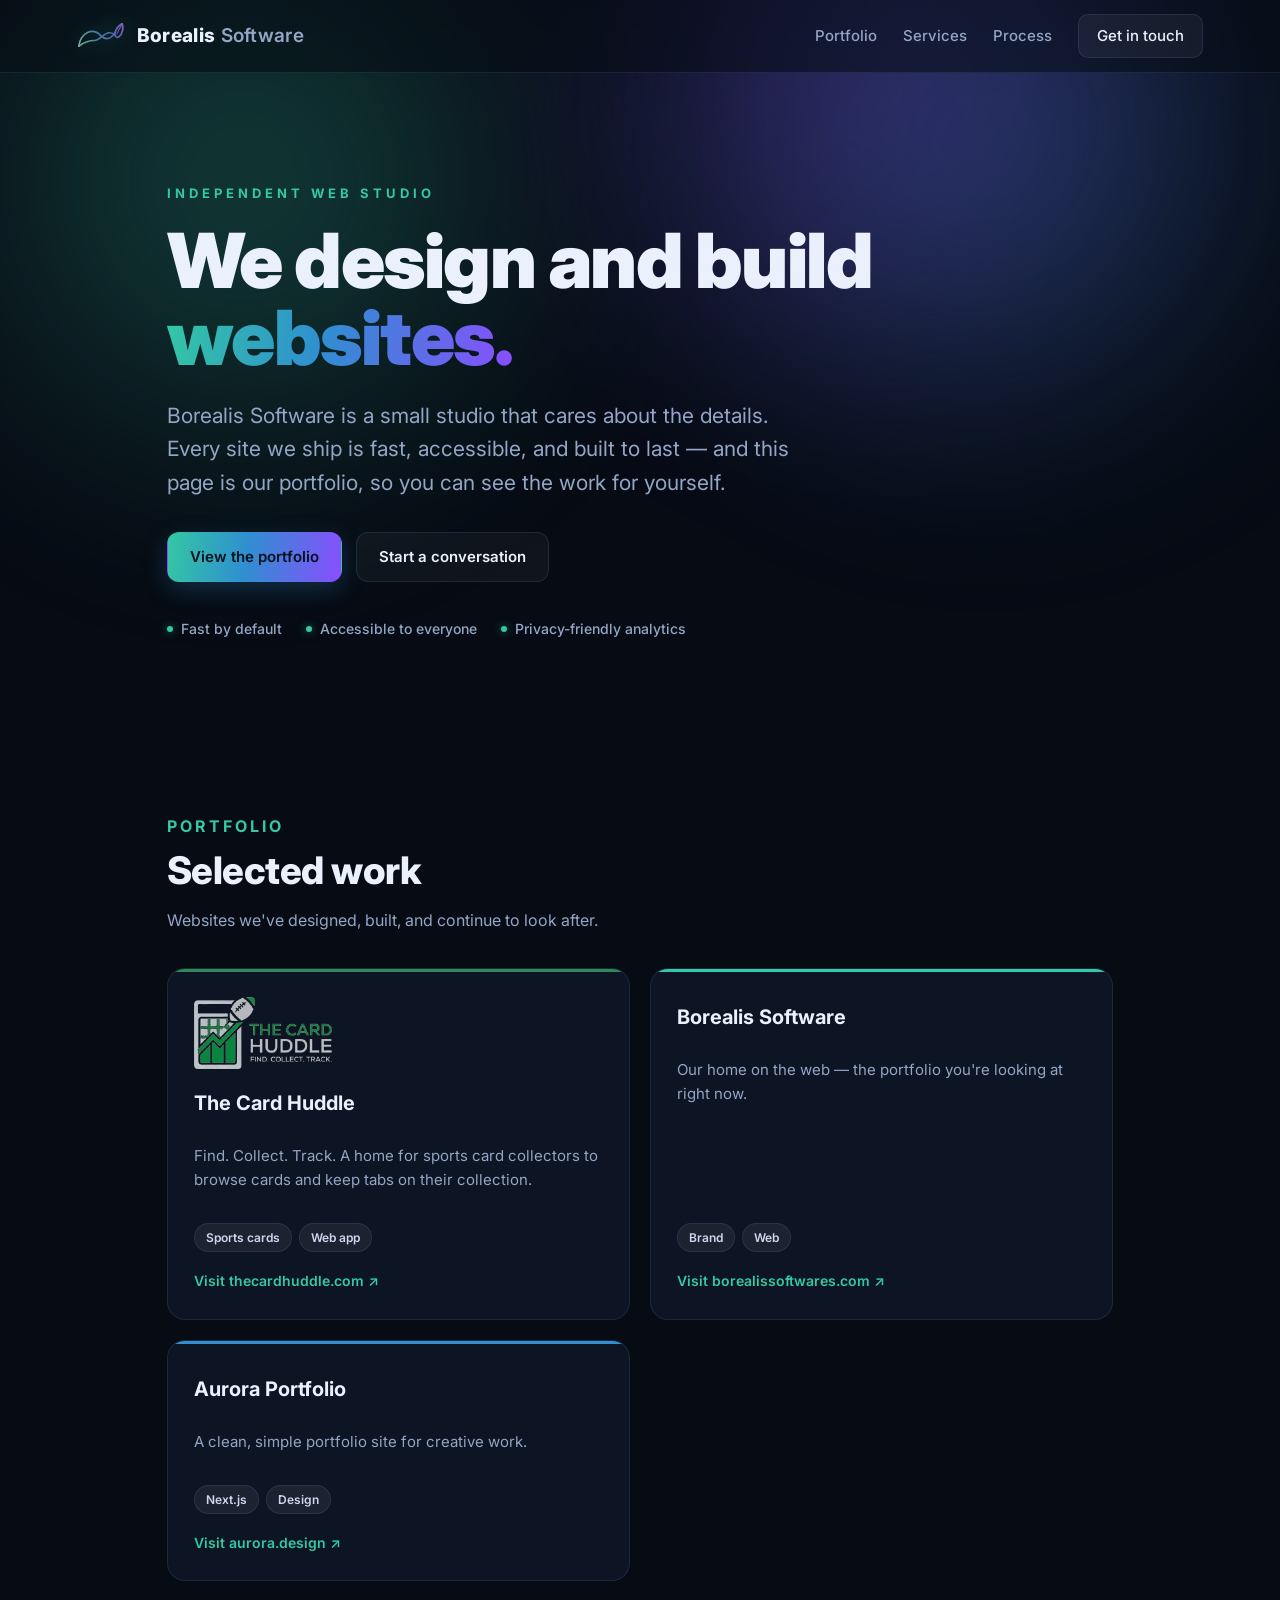
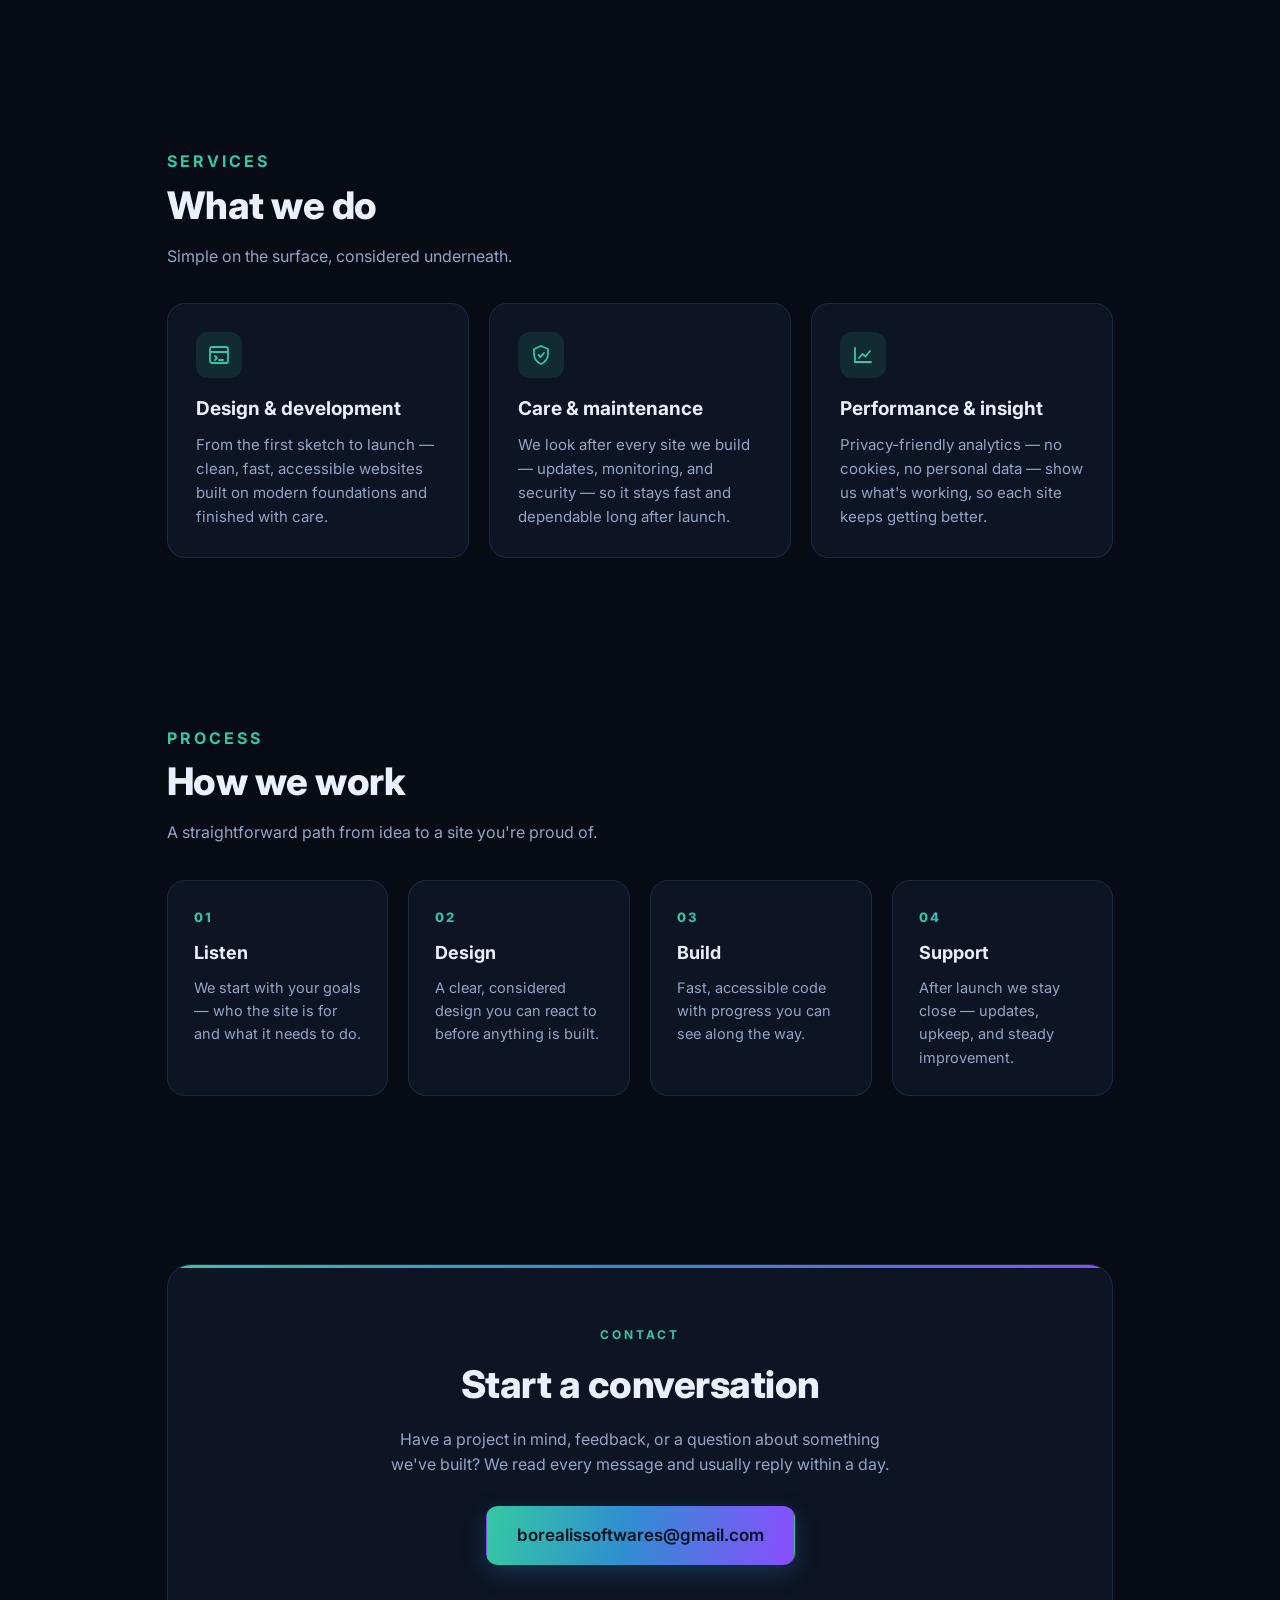
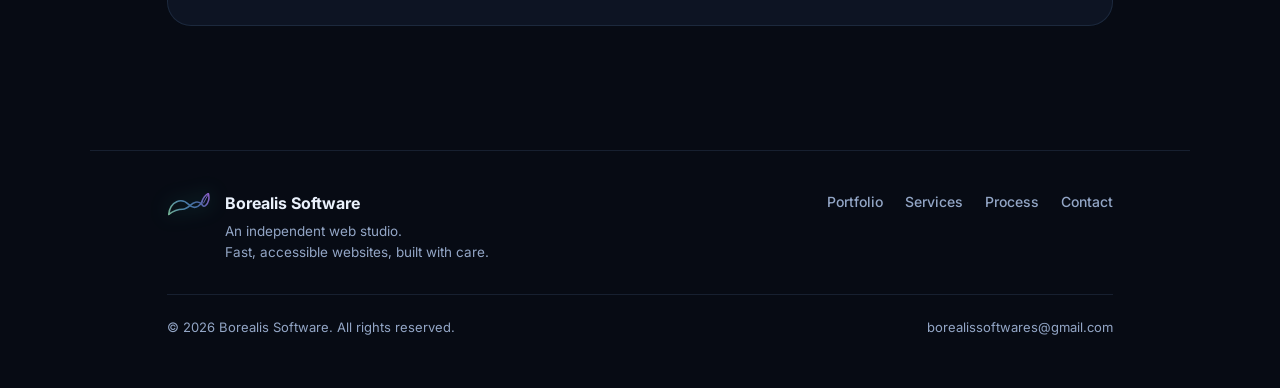
==== commit 89cbbaa6: "Polish the landing page for a more professional look - Rewrite hero, services, and contact copy in a" ====
--- a/public/index.html
+++ b/public/index.html
@@ -3,11 +3,12 @@
 <head>
   <meta charset="UTF-8" />
   <meta name="viewport" content="width=device-width, initial-scale=1.0" />
-  <title>Borealis Software — We create websites</title>
-  <meta name="description" content="Borealis Software is a small software studio. We create websites — and this site is our portfolio, a collection of what we've built." />
+  <title>Borealis Software — Web design &amp; development studio</title>
+  <meta name="description" content="Borealis Software is an independent web studio. We design, build, and care for fast, accessible websites — browse our portfolio to see the work." />
+  <meta name="theme-color" content="#070b14" />
   <meta name="google-site-verification" content="NbTmqG0CevhPE4z0Woi5_MUc_XO_qNrph2WYAw42Tac" />
-  <meta property="og:title" content="Borealis Software" />
-  <meta property="og:description" content="We create websites. This site is our portfolio — a collection of what we've built." />
+  <meta property="og:title" content="Borealis Software — Web design & development studio" />
+  <meta property="og:description" content="We design, build, and care for fast, accessible websites. Browse our portfolio to see the work." />
   <meta property="og:type" content="website" />
   <meta property="og:url" content="https://borealissoftwares.com/" />
   <meta property="og:site_name" content="Borealis Software" />
@@ -15,8 +16,8 @@
   <meta property="og:image:width" content="1200" />
   <meta property="og:image:height" content="630" />
   <meta name="twitter:card" content="summary_large_image" />
-  <meta name="twitter:title" content="Borealis Software" />
-  <meta name="twitter:description" content="We create websites. This site is our portfolio — a collection of what we've built." />
+  <meta name="twitter:title" content="Borealis Software — Web design & development studio" />
+  <meta name="twitter:description" content="We design, build, and care for fast, accessible websites. Browse our portfolio to see the work." />
   <meta name="twitter:image" content="https://borealissoftwares.com/og.png" />
   <link rel="canonical" href="https://borealissoftwares.com/" />
   <link rel="preconnect" href="https://fonts.googleapis.com" />
@@ -32,49 +33,60 @@
     "url": "https://borealissoftwares.com/",
     "logo": "https://borealissoftwares.com/logo.svg",
     "email": "borealissoftwares@gmail.com",
-    "description": "Borealis Software is a small software studio. We create websites."
+    "description": "Borealis Software is an independent web studio. We design, build, and care for fast, accessible websites."
   }
   </script>
 </head>
 <body>
+  <a class="skip-link" href="#main">Skip to content</a>
+
   <div class="aurora-bg" aria-hidden="true">
     <span class="aurora a1"></span>
     <span class="aurora a2"></span>
     <span class="aurora a3"></span>
   </div>
 
-  <header class="nav">
+  <header class="nav" id="siteNav">
     <a class="brand" href="#top">
       <img class="brand-mark" src="logo.svg" alt="Borealis Software logo" />
       <span class="brand-name">Borealis<span class="brand-sub"> Software</span></span>
     </a>
-    <nav class="nav-links">
+    <nav class="nav-links" id="navLinks" aria-label="Main">
       <a href="#work">Portfolio</a>
-      <a href="#services">What we do</a>
-      <a href="#contact">Contact</a>
+      <a href="#services">Services</a>
+      <a href="#process">Process</a>
       <a class="nav-cta" href="#contact">Get in touch</a>
     </nav>
+    <button class="nav-toggle" id="navToggle" aria-label="Open menu" aria-expanded="false" aria-controls="navLinks">
+      <span></span><span></span><span></span>
+    </button>
   </header>
 
-  <main id="top">
+  <main id="main">
     <!-- Hero -->
-    <section class="hero">
-      <p class="eyebrow">BOREALIS SOFTWARE</p>
-      <h1>We create<br /><span class="grad">websites.</span></h1>
-      <p class="lede">Borealis Software is a small software studio. We design and build
-        websites with care — and this site is our portfolio, a collection of what
-        we’ve made so far.</p>
+    <section class="hero" id="top">
+      <p class="eyebrow">Independent web studio</p>
+      <h1>We design and build<br /><span class="grad">websites.</span></h1>
+      <p class="lede">Borealis Software is a small studio that cares about the details.
+        Every site we ship is fast, accessible, and built to last — and this page
+        is our portfolio, so you can see the work for yourself.</p>
       <div class="hero-actions">
-        <a class="btn primary" href="#work">View our portfolio</a>
-        <a class="btn ghost" href="#contact">Get in touch</a>
-      </div>
+        <a class="btn primary" href="#work">View the portfolio</a>
+        <a class="btn ghost" href="#contact">Start a conversation</a>
+      </div>
+      <ul class="hero-points" aria-label="What we value">
+        <li>Fast by default</li>
+        <li>Accessible to everyone</li>
+        <li>Privacy-friendly analytics</li>
+      </ul>
     </section>
 
     <!-- Projects -->
     <section id="work" class="section">
       <div class="section-head">
-        <h2>Portfolio</h2>
-        <p class="muted">Websites we’ve designed and built.</p>
+        <p class="kicker">Portfolio</p>
+        <h2>Selected work</h2>
+        <p class="muted">Websites we've designed, built, and continue to look after.</p>
       </div>
       <div class="work-grid" id="workGrid">
         <div class="loading" id="workLoading">Loading projects…</div>
@@ -87,46 +99,96 @@
     <!-- Services -->
     <section id="services" class="section">
       <div class="section-head">
+        <p class="kicker">Services</p>
         <h2>What we do</h2>
         <p class="muted">Simple on the surface, considered underneath.</p>
       </div>
       <div class="cards">
         <article class="card">
-          <span class="card-ic">◆</span>
-          <h3>Design &amp; build</h3>
-          <p>Clean, fast, accessible websites — designed and built with care for the details.</p>
+          <span class="card-ic" aria-hidden="true">
+            <svg viewBox="0 0 24 24" fill="none" stroke="currentColor" stroke-width="1.8" stroke-linecap="round" stroke-linejoin="round"><rect x="3" y="4" width="18" height="16" rx="2"/><path d="M3 9h18"/><path d="M8 13l2 2-2 2"/><path d="M12 17h4"/></svg>
+          </span>
+          <h3>Design &amp; development</h3>
+          <p>From the first sketch to launch — clean, fast, accessible websites built on modern foundations and finished with care.</p>
         </article>
         <article class="card">
-          <span class="card-ic">✦</span>
-          <h3>Care &amp; upkeep</h3>
-          <p>We look after the sites we build — keeping them fast, secure, and up to date.</p>
+          <span class="card-ic" aria-hidden="true">
+            <svg viewBox="0 0 24 24" fill="none" stroke="currentColor" stroke-width="1.8" stroke-linecap="round" stroke-linejoin="round"><path d="M12 3l7 3v5c0 4.5-3 8.2-7 10-4-1.8-7-5.5-7-10V6l7-3z"/><path d="M9.5 12l2 2 3.5-4"/></svg>
+          </span>
+          <h3>Care &amp; maintenance</h3>
+          <p>We look after every site we build — updates, monitoring, and security — so it stays fast and dependable long after launch.</p>
         </article>
         <article class="card">
-          <span class="card-ic">▲</span>
-          <h3>Learn &amp; improve</h3>
-          <p>Privacy-friendly analytics help us understand what works, so each site gets a little better.</p>
+          <span class="card-ic" aria-hidden="true">
+            <svg viewBox="0 0 24 24" fill="none" stroke="currentColor" stroke-width="1.8" stroke-linecap="round" stroke-linejoin="round"><path d="M4 19V5"/><path d="M4 19h16"/><path d="M8 15l3.5-4 3 2.5L19 8"/></svg>
+          </span>
+          <h3>Performance &amp; insight</h3>
+          <p>Privacy-friendly analytics — no cookies, no personal data — show us what's working, so each site keeps getting better.</p>
         </article>
       </div>
+    </section>
+
+    <!-- Process -->
+    <section id="process" class="section">
+      <div class="section-head">
+        <p class="kicker">Process</p>
+        <h2>How we work</h2>
+        <p class="muted">A straightforward path from idea to a site you're proud of.</p>
+      </div>
+      <ol class="steps">
+        <li class="step">
+          <span class="step-num">01</span>
+          <h3>Listen</h3>
+          <p>We start with your goals — who the site is for and what it needs to do.</p>
+        </li>
+        <li class="step">
+          <span class="step-num">02</span>
+          <h3>Design</h3>
+          <p>A clear, considered design you can react to before anything is built.</p>
+        </li>
+        <li class="step">
+          <span class="step-num">03</span>
+          <h3>Build</h3>
+          <p>Fast, accessible code with progress you can see along the way.</p>
+        </li>
+        <li class="step">
+          <span class="step-num">04</span>
+          <h3>Support</h3>
+          <p>After launch we stay close — updates, upkeep, and steady improvement.</p>
+        </li>
+      </ol>
     </section>
 
     <!-- Contact -->
     <section id="contact" class="section contact">
       <div class="contact-inner">
-        <h2>Say hello</h2>
-        <p class="muted">Questions, feedback, or just curious about something we’ve built? We’d love to hear from you.</p>
+        <p class="kicker">Contact</p>
+        <h2>Start a conversation</h2>
+        <p class="muted">Have a project in mind, feedback, or a question about something we've built? We read every message and usually reply within a day.</p>
         <a class="btn primary big" href="mailto:borealissoftwares@gmail.com">borealissoftwares@gmail.com</a>
       </div>
     </section>
   </main>
 
   <footer class="footer">
-    <div class="footer-brand">
-      <img class="brand-mark" src="logo.svg" alt="" />
-      <span>Borealis Software</span>
+    <div class="footer-top">
+      <div class="footer-brand">
+        <img class="brand-mark" src="logo.svg" alt="" />
+        <div>
+          <strong>Borealis Software</strong>
+          <p class="muted">An independent web studio.<br />Fast, accessible websites, built with care.</p>
+        </div>
+      </div>
+      <nav class="footer-nav" aria-label="Footer">
+        <a href="#work">Portfolio</a>
+        <a href="#services">Services</a>
+        <a href="#process">Process</a>
+        <a href="#contact">Contact</a>
+      </nav>
     </div>
     <div class="footer-meta">
-      <span>© <span id="year"></span> Borealis Software</span>
-      <a href="dashboard.html">Dashboard</a>
+      <span>© <span id="year"></span> Borealis Software. All rights reserved.</span>
+      <a href="mailto:borealissoftwares@gmail.com">borealissoftwares@gmail.com</a>
     </div>
   </footer>
 
--- a/public/landing.css
+++ b/public/landing.css
@@ -4,6 +4,7 @@
   --bg-2: #0a0f1c;
   --panel: rgba(18, 26, 44, 0.66);
   --border: rgba(120, 160, 220, 0.14);
+  --border-strong: rgba(120, 160, 220, 0.34);
   --text: #eaf1fc;
   --muted: #93a6c6;
   --accent: #34c8a3;
@@ -23,7 +24,22 @@
   color: var(--text);
   min-height: 100vh;
   overflow-x: hidden;
-  line-height: 1.55;
+  line-height: 1.6;
+  -webkit-font-smoothing: antialiased;
+}
+
+/* Accessibility */
+.skip-link {
+  position: absolute; top: -48px; left: 16px; z-index: 100;
+  background: var(--accent); color: #06121f; font-weight: 700; font-size: 14px;
+  padding: 10px 18px; border-radius: 0 0 10px 10px; text-decoration: none;
+  transition: top .15s ease;
+}
+.skip-link:focus { top: 0; }
+a:focus-visible, button:focus-visible {
+  outline: 2px solid var(--accent);
+  outline-offset: 3px;
+  border-radius: 6px;
 }
 
 /* Aurora backdrop */
@@ -35,48 +51,59 @@
 @keyframes drift { 0% { transform: translate(0,0) scale(1); } 100% { transform: translate(5%, 9%) scale(1.16); } }
 
 /* Buttons */
-.btn { display: inline-block; font-weight: 600; font-size: 15px; text-decoration: none; border: 1px solid transparent; border-radius: 12px; padding: 12px 22px; cursor: pointer; transition: transform .08s ease, filter .2s ease, background .2s ease; }
+.btn { display: inline-block; font-weight: 600; font-size: 15px; text-decoration: none; border: 1px solid transparent; border-radius: 12px; padding: 12px 22px; cursor: pointer; transition: transform .08s ease, filter .2s ease, background .2s ease, box-shadow .2s ease; }
 .btn:active { transform: translateY(1px); }
-.btn.primary { background: var(--grad); color: #06121f; }
-.btn.primary:hover { filter: brightness(1.08); }
+.btn.primary { background: var(--grad); color: #06121f; box-shadow: 0 8px 24px rgba(47, 143, 208, 0.25); }
+.btn.primary:hover { filter: brightness(1.08); box-shadow: 0 10px 30px rgba(47, 143, 208, 0.35); }
 .btn.ghost { background: rgba(255,255,255,0.04); border-color: var(--border); color: var(--text); }
-.btn.ghost:hover { background: rgba(255,255,255,0.09); }
+.btn.ghost:hover { background: rgba(255,255,255,0.09); border-color: var(--border-strong); }
 .btn.big { font-size: 17px; padding: 15px 30px; }
 
 /* Nav */
-.nav { position: sticky; top: 0; z-index: 20; display: flex; align-items: center; justify-content: space-between; padding: 16px 6vw; backdrop-filter: blur(14px); background: rgba(7,11,20,0.55); border-bottom: 1px solid var(--border); }
+.nav { position: sticky; top: 0; z-index: 20; display: flex; align-items: center; justify-content: space-between; padding: 14px 6vw; backdrop-filter: blur(14px); background: rgba(7,11,20,0.55); border-bottom: 1px solid var(--border); }
 .brand { display: flex; align-items: center; gap: 12px; text-decoration: none; color: var(--text); }
-.brand-mark { width: 50px; height: auto; display: block; filter: drop-shadow(0 0 10px rgba(52,200,163,0.35)); }
+.brand-mark { width: 48px; height: auto; display: block; filter: drop-shadow(0 0 10px rgba(52,200,163,0.35)); }
 .brand-name { font-weight: 800; font-size: 19px; letter-spacing: 0.3px; }
 .brand-sub { font-weight: 600; color: var(--muted); }
 .nav-links { display: flex; align-items: center; gap: 26px; }
 .nav-links a { color: var(--muted); text-decoration: none; font-weight: 500; font-size: 15px; transition: color .2s; }
 .nav-links a:hover { color: var(--text); }
 .nav-cta { padding: 9px 18px; border-radius: 10px; background: rgba(255,255,255,0.05); border: 1px solid var(--border); color: var(--text) !important; }
-.nav-cta:hover { background: rgba(255,255,255,0.1); }
+.nav-cta:hover { background: rgba(255,255,255,0.1); border-color: var(--border-strong); }
+
+/* Mobile nav toggle */
+.nav-toggle { display: none; flex-direction: column; justify-content: center; gap: 5px; width: 44px; height: 44px; padding: 10px; background: rgba(255,255,255,0.04); border: 1px solid var(--border); border-radius: 10px; cursor: pointer; }
+.nav-toggle span { display: block; height: 2px; width: 100%; background: var(--text); border-radius: 2px; transition: transform .2s ease, opacity .2s ease; }
+.nav-toggle[aria-expanded="true"] span:nth-child(1) { transform: translateY(7px) rotate(45deg); }
+.nav-toggle[aria-expanded="true"] span:nth-child(2) { opacity: 0; }
+.nav-toggle[aria-expanded="true"] span:nth-child(3) { transform: translateY(-7px) rotate(-45deg); }
 
 /* Layout */
 main { position: relative; z-index: 1; max-width: 1100px; margin: 0 auto; padding: 0 6vw; }
-.section { padding: 70px 0; }
+.section { padding: 84px 0; }
 .muted { color: var(--muted); }
 
 /* Hero */
-.hero { padding: 100px 0 80px; max-width: 820px; }
-.eyebrow { letter-spacing: 4px; font-size: 13px; font-weight: 700; color: var(--accent); margin: 0 0 18px; }
+.hero { padding: 110px 0 90px; max-width: 820px; }
+.eyebrow { letter-spacing: 4px; font-size: 13px; font-weight: 700; color: var(--accent); margin: 0 0 18px; text-transform: uppercase; }
 .hero h1 { font-size: clamp(40px, 7vw, 76px); line-height: 1.02; font-weight: 900; margin: 0 0 22px; letter-spacing: -1.5px; }
 .grad { background: var(--grad); -webkit-background-clip: text; background-clip: text; color: transparent; }
-.lede { font-size: clamp(17px, 2.2vw, 21px); color: var(--muted); max-width: 620px; margin: 0 0 32px; }
+.lede { font-size: clamp(17px, 2.2vw, 21px); color: var(--muted); max-width: 640px; margin: 0 0 32px; }
 .hero-actions { display: flex; gap: 14px; flex-wrap: wrap; }
+.hero-points { display: flex; flex-wrap: wrap; gap: 10px 24px; list-style: none; margin: 36px 0 0; padding: 0; }
+.hero-points li { color: var(--muted); font-size: 14px; font-weight: 500; display: flex; align-items: center; gap: 8px; }
+.hero-points li::before { content: ""; width: 6px; height: 6px; border-radius: 50%; background: var(--accent); box-shadow: 0 0 8px rgba(52,200,163,0.6); }
 
 /* Section head */
-.section-head { margin-bottom: 30px; }
-.section-head h2 { font-size: clamp(26px, 4vw, 36px); margin: 0 0 6px; font-weight: 800; letter-spacing: -0.5px; }
+.section-head { margin-bottom: 34px; max-width: 640px; }
+.kicker { letter-spacing: 3px; font-size: 12px; font-weight: 700; color: var(--accent); text-transform: uppercase; margin: 0 0 8px; }
+.section-head h2 { font-size: clamp(26px, 4vw, 38px); margin: 0 0 8px; font-weight: 800; letter-spacing: -0.5px; }
 .section-head p { margin: 0; font-size: 16px; }
 
 /* Work grid */
 .work-grid { display: grid; grid-template-columns: repeat(auto-fill, minmax(310px, 1fr)); gap: 20px; }
-.work-card { position: relative; background: var(--panel); border: 1px solid var(--border); border-radius: var(--radius); padding: 26px; backdrop-filter: blur(8px); overflow: hidden; transition: transform .14s ease, border-color .2s ease; display: flex; flex-direction: column; min-height: 210px; }
-.work-card:hover { transform: translateY(-4px); border-color: rgba(120,160,220,0.34); }
+.work-card { position: relative; background: var(--panel); border: 1px solid var(--border); border-radius: var(--radius); padding: 26px; backdrop-filter: blur(8px); overflow: hidden; transition: transform .16s ease, border-color .2s ease, box-shadow .2s ease; display: flex; flex-direction: column; min-height: 210px; }
+.work-card:hover { transform: translateY(-4px); border-color: var(--border-strong); box-shadow: 0 18px 40px rgba(0,0,0,0.35); }
 .work-card .accent-line { position: absolute; top: 0; left: 0; right: 0; height: 3px; }
 .work-card .card-logo { height: 72px; width: auto; max-width: 100%; object-fit: contain; margin: 2px 0 12px; align-self: flex-start; }
 .work-card h3 { font-size: 20px; margin: 6px 0 10px; font-weight: 700; }
@@ -84,32 +111,76 @@
 .work-card .tags { display: flex; flex-wrap: wrap; gap: 7px; margin: 16px 0 18px; }
 .work-card .tag { font-size: 12px; font-weight: 600; color: #cdd7ee; background: rgba(255,255,255,0.06); border: 1px solid var(--border); border-radius: 20px; padding: 4px 11px; }
 .work-card .visit { display: inline-flex; align-items: center; gap: 6px; font-weight: 600; font-size: 14px; color: var(--accent); text-decoration: none; align-self: flex-start; }
-.work-card .visit:hover { filter: brightness(1.15); }
+.work-card .visit:hover { filter: brightness(1.15); text-decoration: underline; text-underline-offset: 3px; }
 .loading { color: var(--muted); padding: 30px 0; }
 .work-empty { padding: 20px 0; }
 
 /* Services cards */
 .cards { display: grid; grid-template-columns: repeat(auto-fit, minmax(260px, 1fr)); gap: 20px; }
-.card { background: var(--panel); border: 1px solid var(--border); border-radius: var(--radius); padding: 28px; backdrop-filter: blur(8px); }
-.card-ic { display: inline-grid; place-items: center; width: 44px; height: 44px; border-radius: 12px; font-size: 18px; background: rgba(52,200,163,0.12); color: var(--accent); margin-bottom: 16px; }
+.card { background: var(--panel); border: 1px solid var(--border); border-radius: var(--radius); padding: 28px; backdrop-filter: blur(8px); transition: border-color .2s ease; }
+.card:hover { border-color: var(--border-strong); }
+.card-ic { display: inline-grid; place-items: center; width: 46px; height: 46px; border-radius: 12px; background: rgba(52,200,163,0.12); color: var(--accent); margin-bottom: 16px; }
+.card-ic svg { width: 24px; height: 24px; }
 .card h3 { margin: 0 0 8px; font-size: 19px; }
 .card p { margin: 0; color: var(--muted); font-size: 15px; }
 
+/* Process steps */
+.steps { display: grid; grid-template-columns: repeat(auto-fit, minmax(210px, 1fr)); gap: 20px; list-style: none; margin: 0; padding: 0; counter-reset: step; }
+.step { position: relative; background: var(--panel); border: 1px solid var(--border); border-radius: var(--radius); padding: 26px; backdrop-filter: blur(8px); transition: border-color .2s ease; }
+.step:hover { border-color: var(--border-strong); }
+.step-num { display: block; font-size: 13px; font-weight: 800; letter-spacing: 2px; background: var(--grad); -webkit-background-clip: text; background-clip: text; color: transparent; margin-bottom: 12px; }
+.step h3 { margin: 0 0 8px; font-size: 18px; }
+.step p { margin: 0; color: var(--muted); font-size: 14.5px; }
+
 /* Contact */
 .contact { text-align: center; }
-.contact-inner { background: var(--panel); border: 1px solid var(--border); border-radius: 24px; padding: 56px 30px; backdrop-filter: blur(8px); position: relative; overflow: hidden; }
-.contact-inner h2 { font-size: clamp(26px, 4vw, 38px); margin: 0 0 10px; font-weight: 800; }
-.contact-inner p { margin: 0 0 26px; }
+.contact-inner { background: var(--panel); border: 1px solid var(--border); border-radius: 24px; padding: 60px 30px; backdrop-filter: blur(8px); position: relative; overflow: hidden; }
+.contact-inner::before { content: ""; position: absolute; top: 0; left: 0; right: 0; height: 3px; background: var(--grad); }
+.contact-inner .kicker { margin-bottom: 10px; }
+.contact-inner h2 { font-size: clamp(26px, 4vw, 38px); margin: 0 0 12px; font-weight: 800; letter-spacing: -0.5px; }
+.contact-inner p { margin: 0 auto 28px; max-width: 520px; }
 
 /* Footer */
-.footer { position: relative; z-index: 1; max-width: 1100px; margin: 40px auto 0; padding: 30px 6vw 50px; border-top: 1px solid var(--border); display: flex; align-items: center; justify-content: space-between; flex-wrap: wrap; gap: 16px; }
-.footer-brand { display: flex; align-items: center; gap: 10px; font-weight: 700; }
-.footer-brand .brand-mark { width: 40px; }
-.footer-meta { display: flex; align-items: center; gap: 20px; color: var(--muted); font-size: 14px; }
+.footer { position: relative; z-index: 1; max-width: 1100px; margin: 40px auto 0; padding: 40px 6vw 50px; border-top: 1px solid var(--border); }
+.footer-top { display: flex; justify-content: space-between; align-items: flex-start; gap: 30px; flex-wrap: wrap; margin-bottom: 30px; }
+.footer-brand { display: flex; align-items: flex-start; gap: 14px; }
+.footer-brand .brand-mark { width: 44px; margin-top: 2px; }
+.footer-brand strong { display: block; font-size: 16px; margin-bottom: 4px; }
+.footer-brand p { margin: 0; font-size: 13.5px; line-height: 1.6; }
+.footer-nav { display: flex; gap: 22px; flex-wrap: wrap; }
+.footer-nav a { color: var(--muted); text-decoration: none; font-size: 14px; font-weight: 500; }
+.footer-nav a:hover { color: var(--text); }
+.footer-meta { display: flex; align-items: center; justify-content: space-between; gap: 14px; flex-wrap: wrap; color: var(--muted); font-size: 13px; padding-top: 22px; border-top: 1px solid var(--border); }
 .footer-meta a { color: var(--muted); text-decoration: none; }
 .footer-meta a:hover { color: var(--text); }
 
-@media (max-width: 680px) {
-  .nav-links a:not(.nav-cta) { display: none; }
-  .hero { padding: 70px 0 50px; }
+/* Reveal on scroll */
+.reveal { opacity: 0; transform: translateY(18px); transition: opacity .6s ease, transform .6s ease; }
+.reveal.in { opacity: 1; transform: none; }
+
+/* Reduced motion */
+@media (prefers-reduced-motion: reduce) {
+  html { scroll-behavior: auto; }
+  .aurora { animation: none; }
+  .reveal { opacity: 1; transform: none; transition: none; }
+  .btn, .work-card, .card, .step { transition: none; }
 }
+
+/* Mobile */
+@media (max-width: 720px) {
+  .nav-toggle { display: flex; }
+  .nav-links {
+    position: absolute; top: 100%; left: 0; right: 0;
+    display: none; flex-direction: column; align-items: stretch; gap: 4px;
+    padding: 10px 6vw 18px;
+    background: #0a101d;
+    border-bottom: 1px solid var(--border);
+    box-shadow: 0 24px 40px rgba(0,0,0,0.45);
+  }
+  .nav-links.open { display: flex; }
+  .nav-links a { padding: 12px 4px; font-size: 16px; border-radius: 8px; }
+  .nav-cta { text-align: center; margin-top: 6px; }
+  .hero { padding: 70px 0 56px; }
+  .section { padding: 60px 0; }
+  .footer-top { flex-direction: column; }
+}
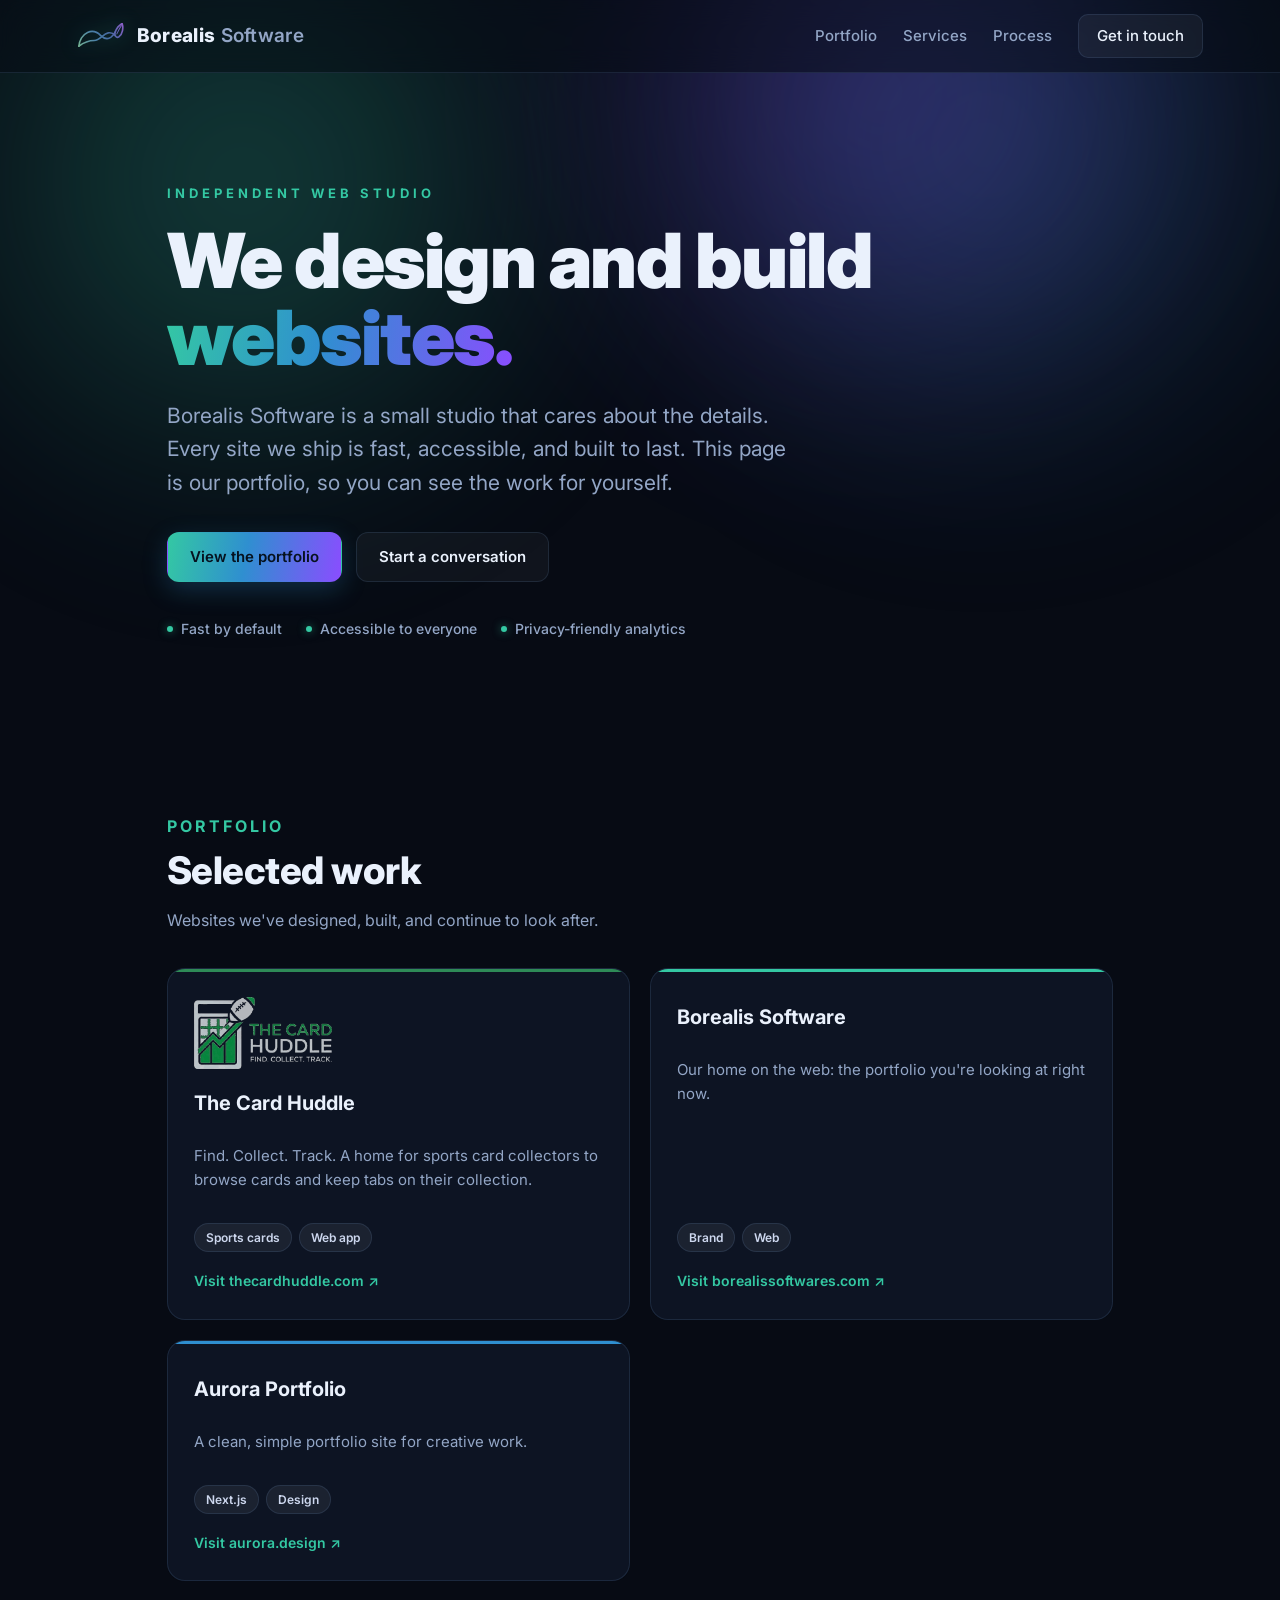
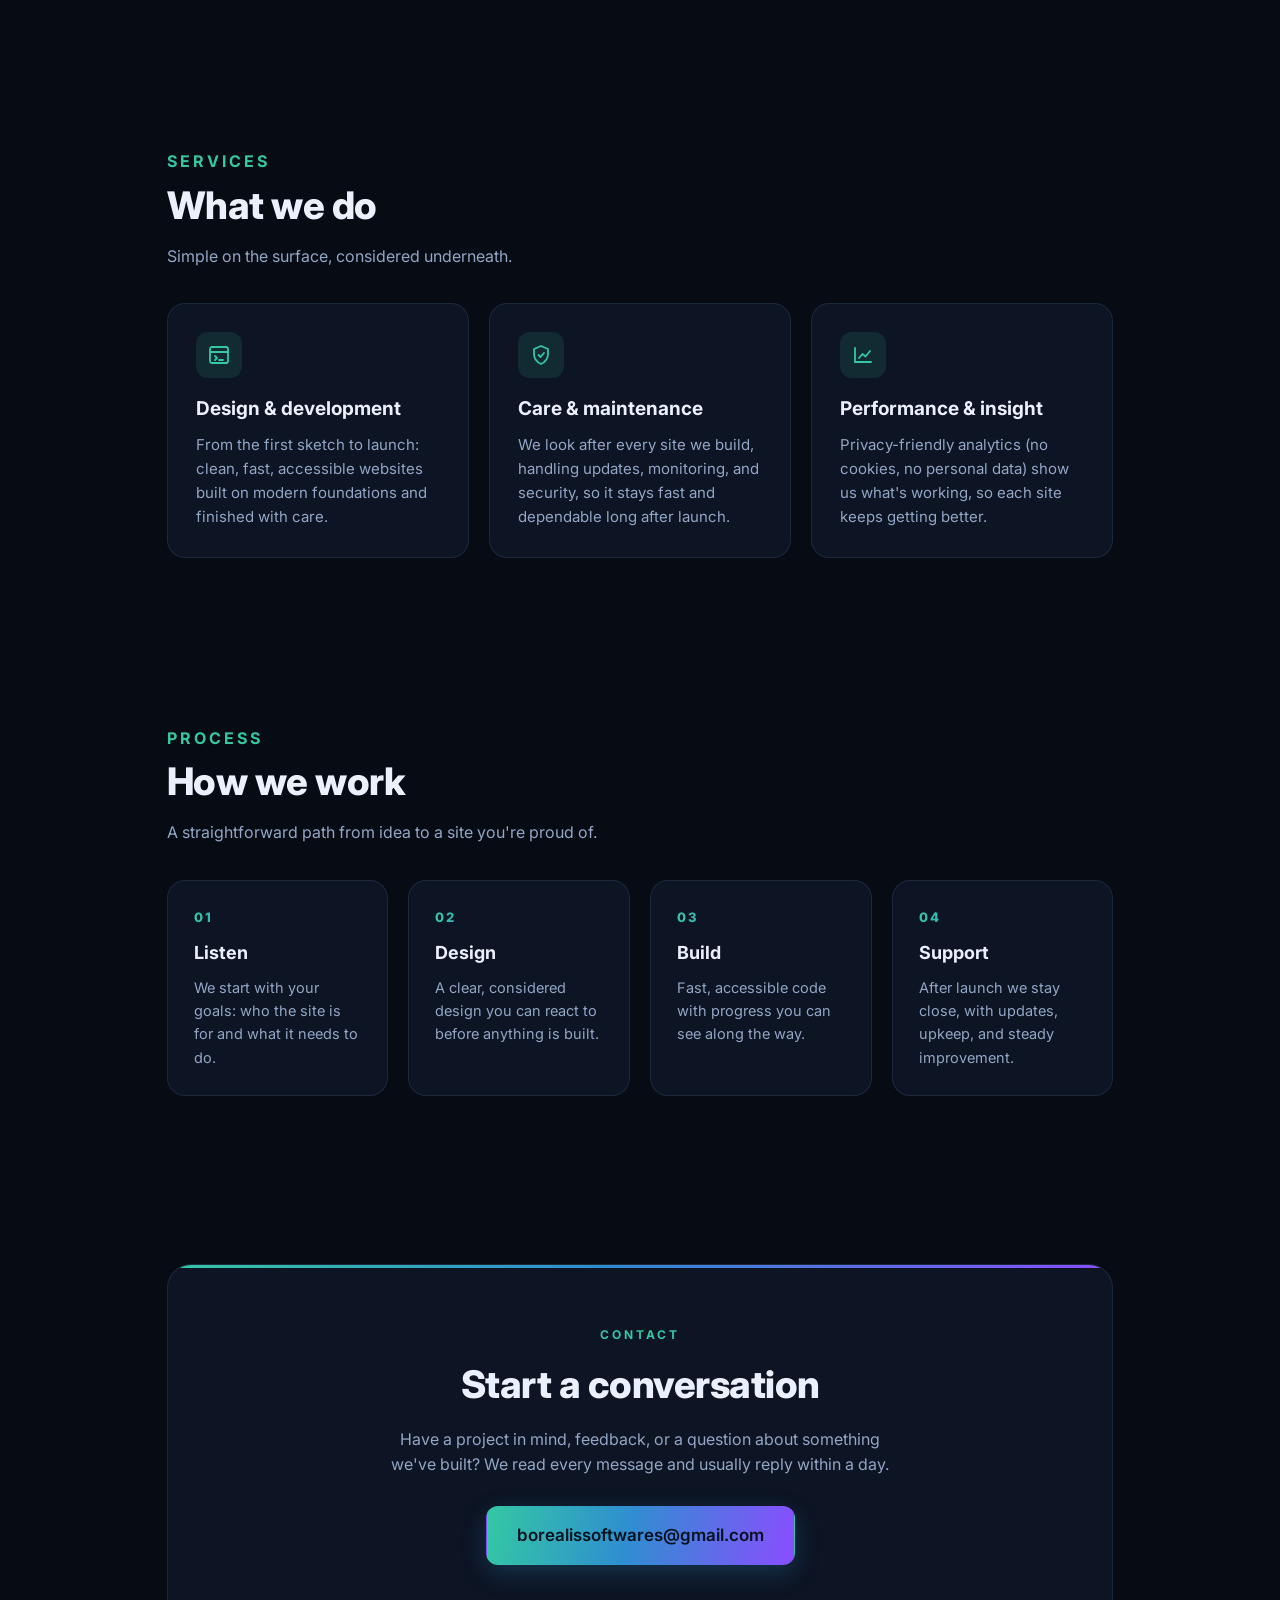
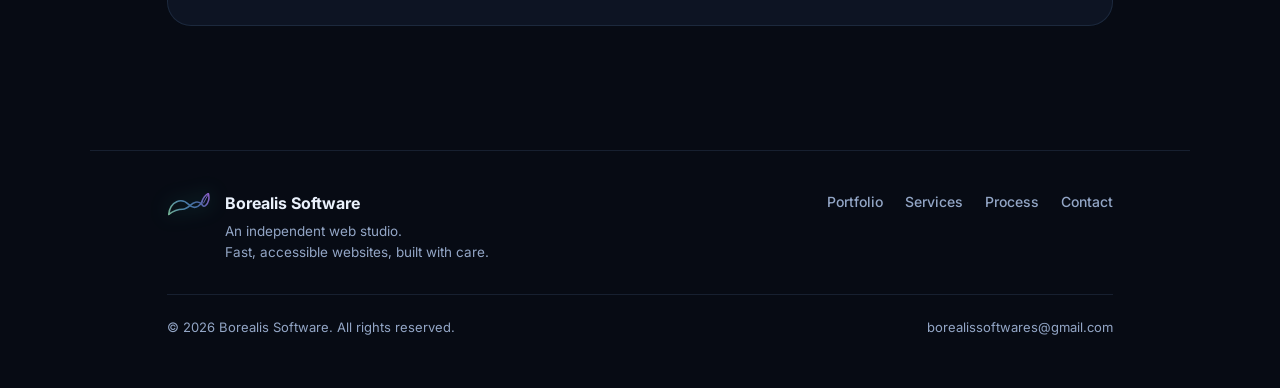
==== commit 13dff2c5: "Remove all em dashes from site copy, code comments, and docs Rewrites every em dash as a period, col" ====
--- a/public/index.html
+++ b/public/index.html
@@ -3,11 +3,11 @@
 <head>
   <meta charset="UTF-8" />
   <meta name="viewport" content="width=device-width, initial-scale=1.0" />
-  <title>Borealis Software — Web design &amp; development studio</title>
-  <meta name="description" content="Borealis Software is an independent web studio. We design, build, and care for fast, accessible websites — browse our portfolio to see the work." />
+  <title>Borealis Software | Web design &amp; development studio</title>
+  <meta name="description" content="Borealis Software is an independent web studio. We design, build, and care for fast, accessible websites. Browse our portfolio to see the work." />
   <meta name="theme-color" content="#070b14" />
   <meta name="google-site-verification" content="NbTmqG0CevhPE4z0Woi5_MUc_XO_qNrph2WYAw42Tac" />
-  <meta property="og:title" content="Borealis Software — Web design & development studio" />
+  <meta property="og:title" content="Borealis Software | Web design & development studio" />
   <meta property="og:description" content="We design, build, and care for fast, accessible websites. Browse our portfolio to see the work." />
   <meta property="og:type" content="website" />
   <meta property="og:url" content="https://borealissoftwares.com/" />
@@ -16,7 +16,7 @@
   <meta property="og:image:width" content="1200" />
   <meta property="og:image:height" content="630" />
   <meta name="twitter:card" content="summary_large_image" />
-  <meta name="twitter:title" content="Borealis Software — Web design & development studio" />
+  <meta name="twitter:title" content="Borealis Software | Web design & development studio" />
   <meta name="twitter:description" content="We design, build, and care for fast, accessible websites. Browse our portfolio to see the work." />
   <meta name="twitter:image" content="https://borealissoftwares.com/og.png" />
   <link rel="canonical" href="https://borealissoftwares.com/" />
@@ -68,7 +68,7 @@
       <p class="eyebrow">Independent web studio</p>
       <h1>We design and build<br /><span class="grad">websites.</span></h1>
       <p class="lede">Borealis Software is a small studio that cares about the details.
-        Every site we ship is fast, accessible, and built to last — and this page
+        Every site we ship is fast, accessible, and built to last. This page
         is our portfolio, so you can see the work for yourself.</p>
       <div class="hero-actions">
         <a class="btn primary" href="#work">View the portfolio</a>
@@ -92,7 +92,7 @@
         <div class="loading" id="workLoading">Loading projects…</div>
       </div>
       <div class="work-empty" id="workEmpty" hidden>
-        <p class="muted">New sites are on the way — check back soon.</p>
+        <p class="muted">New sites are on the way. Check back soon.</p>
       </div>
     </section>
 
@@ -109,21 +109,21 @@
             <svg viewBox="0 0 24 24" fill="none" stroke="currentColor" stroke-width="1.8" stroke-linecap="round" stroke-linejoin="round"><rect x="3" y="4" width="18" height="16" rx="2"/><path d="M3 9h18"/><path d="M8 13l2 2-2 2"/><path d="M12 17h4"/></svg>
           </span>
           <h3>Design &amp; development</h3>
-          <p>From the first sketch to launch — clean, fast, accessible websites built on modern foundations and finished with care.</p>
+          <p>From the first sketch to launch: clean, fast, accessible websites built on modern foundations and finished with care.</p>
         </article>
         <article class="card">
           <span class="card-ic" aria-hidden="true">
             <svg viewBox="0 0 24 24" fill="none" stroke="currentColor" stroke-width="1.8" stroke-linecap="round" stroke-linejoin="round"><path d="M12 3l7 3v5c0 4.5-3 8.2-7 10-4-1.8-7-5.5-7-10V6l7-3z"/><path d="M9.5 12l2 2 3.5-4"/></svg>
           </span>
           <h3>Care &amp; maintenance</h3>
-          <p>We look after every site we build — updates, monitoring, and security — so it stays fast and dependable long after launch.</p>
+          <p>We look after every site we build, handling updates, monitoring, and security, so it stays fast and dependable long after launch.</p>
         </article>
         <article class="card">
           <span class="card-ic" aria-hidden="true">
             <svg viewBox="0 0 24 24" fill="none" stroke="currentColor" stroke-width="1.8" stroke-linecap="round" stroke-linejoin="round"><path d="M4 19V5"/><path d="M4 19h16"/><path d="M8 15l3.5-4 3 2.5L19 8"/></svg>
           </span>
           <h3>Performance &amp; insight</h3>
-          <p>Privacy-friendly analytics — no cookies, no personal data — show us what's working, so each site keeps getting better.</p>
+          <p>Privacy-friendly analytics (no cookies, no personal data) show us what's working, so each site keeps getting better.</p>
         </article>
       </div>
     </section>
@@ -139,7 +139,7 @@
         <li class="step">
           <span class="step-num">01</span>
           <h3>Listen</h3>
-          <p>We start with your goals — who the site is for and what it needs to do.</p>
+          <p>We start with your goals: who the site is for and what it needs to do.</p>
         </li>
         <li class="step">
           <span class="step-num">02</span>
@@ -154,7 +154,7 @@
         <li class="step">
           <span class="step-num">04</span>
           <h3>Support</h3>
-          <p>After launch we stay close — updates, upkeep, and steady improvement.</p>
+          <p>After launch we stay close, with updates, upkeep, and steady improvement.</p>
         </li>
       </ol>
     </section>
@@ -195,7 +195,7 @@
   <script src="config.js"></script>
   <script src="landing.js"></script>
 
-  <!-- Borealis Software analytics — borealissoftwares.com -->
+  <!-- Borealis Software analytics for borealissoftwares.com -->
   <script>
   (function(){
     var SITE_ID = "edb8c5ab";
--- a/public/landing.css
+++ b/public/landing.css
@@ -1,4 +1,4 @@
-/* Borealis Software — public landing page */
+/* Borealis Software public landing page */
 :root {
   --bg: #070b14;
   --bg-2: #0a0f1c;
